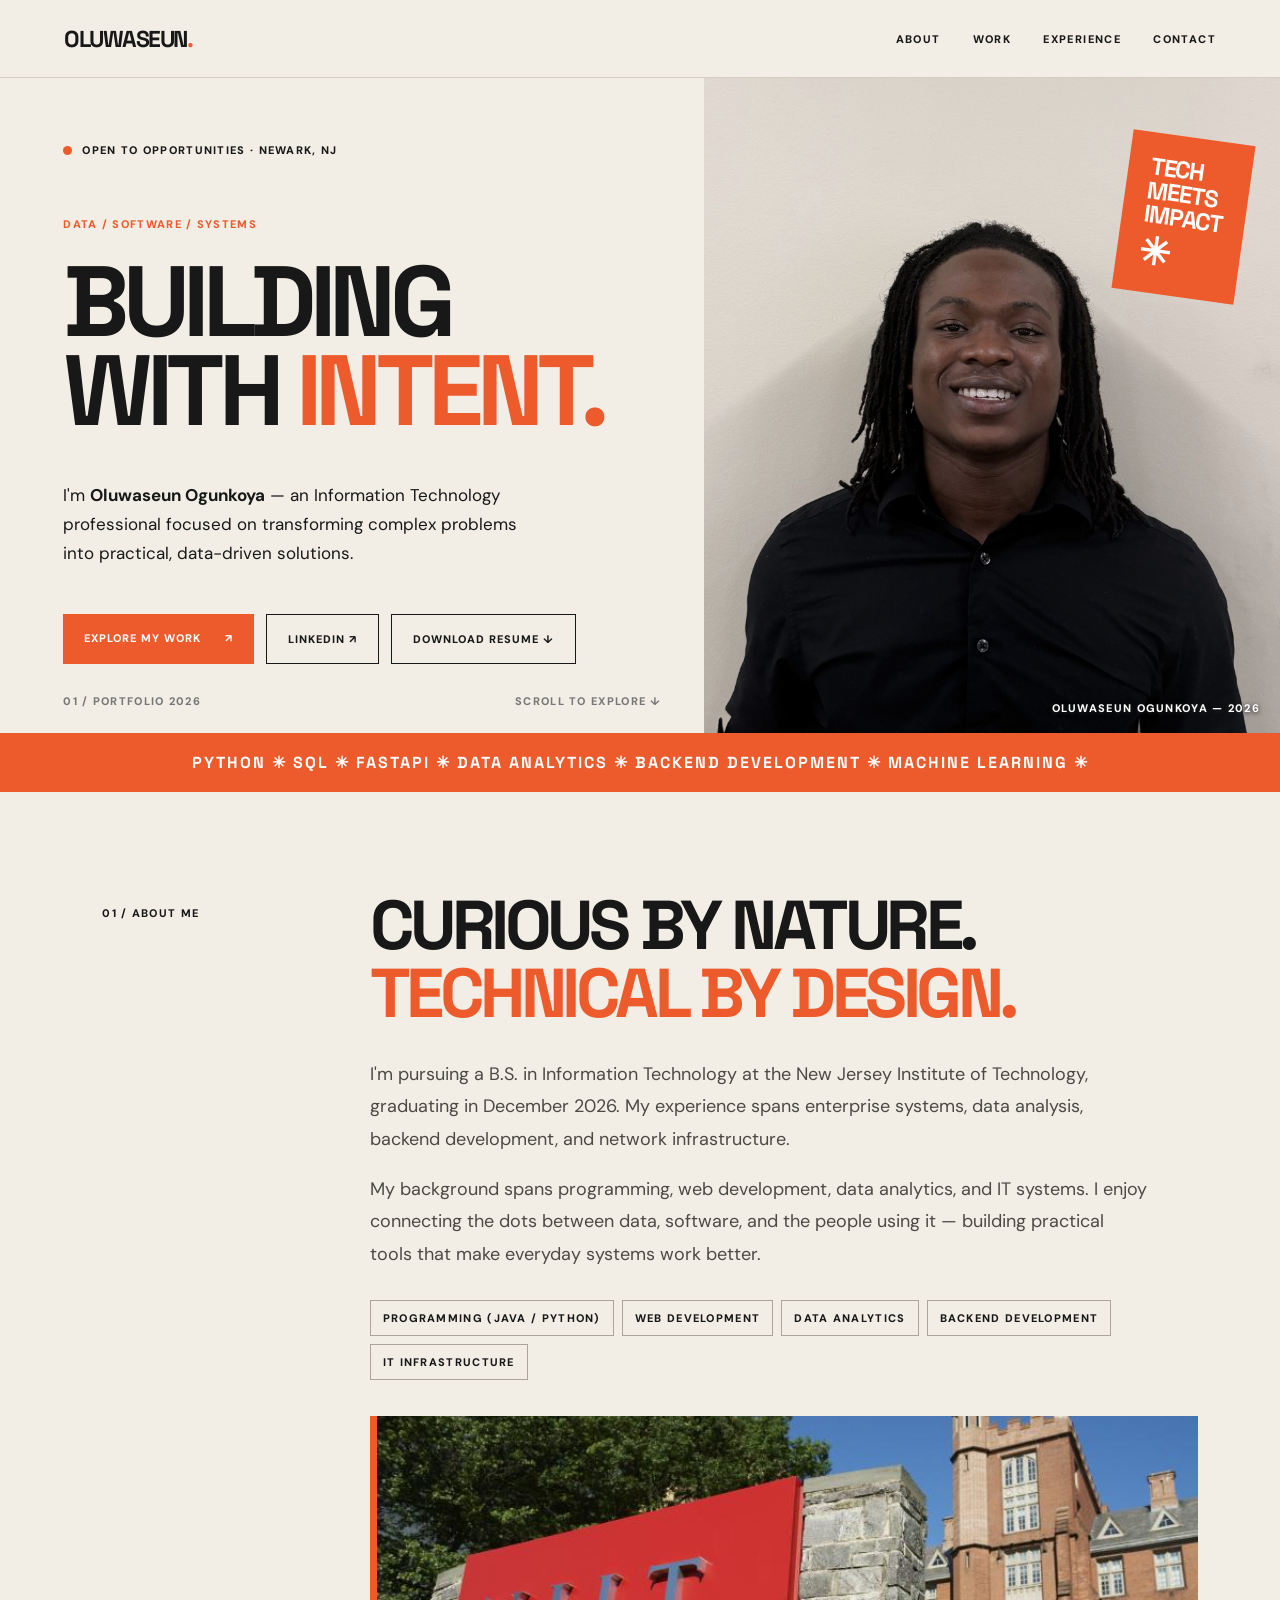
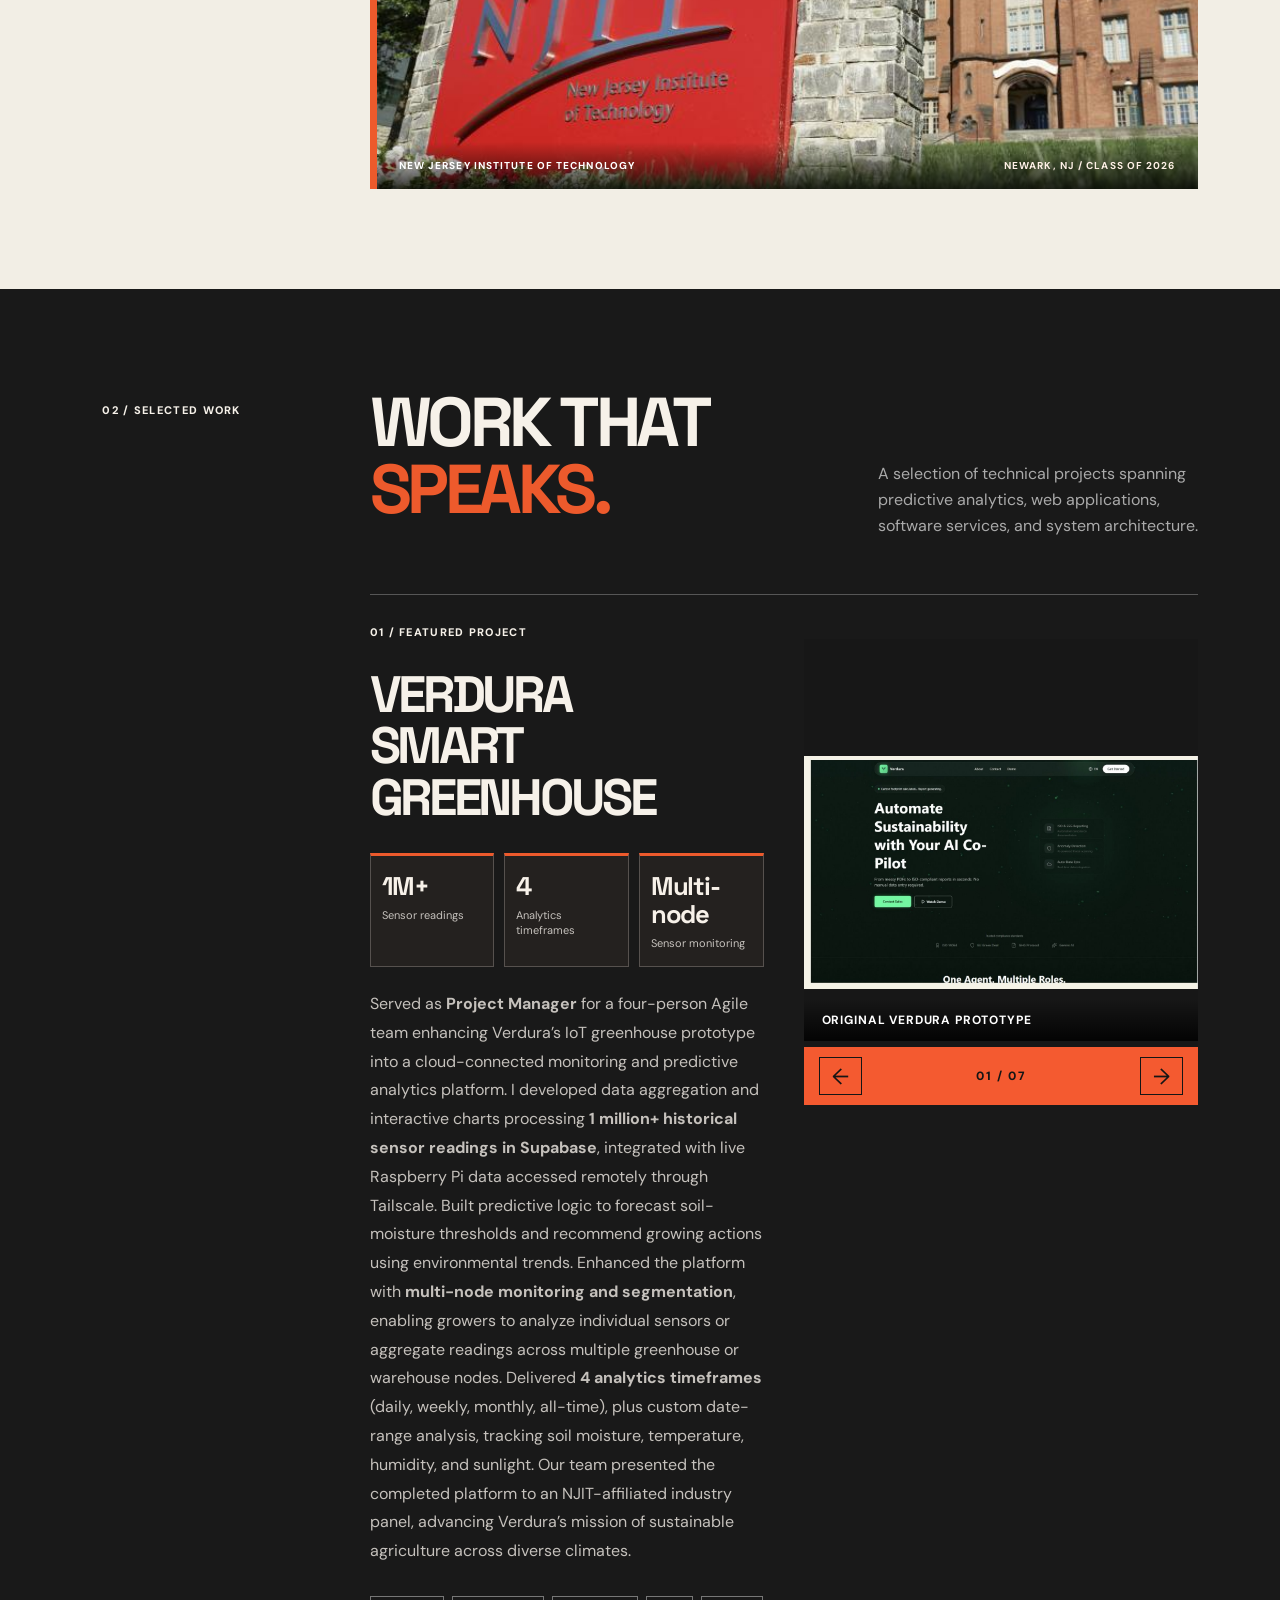
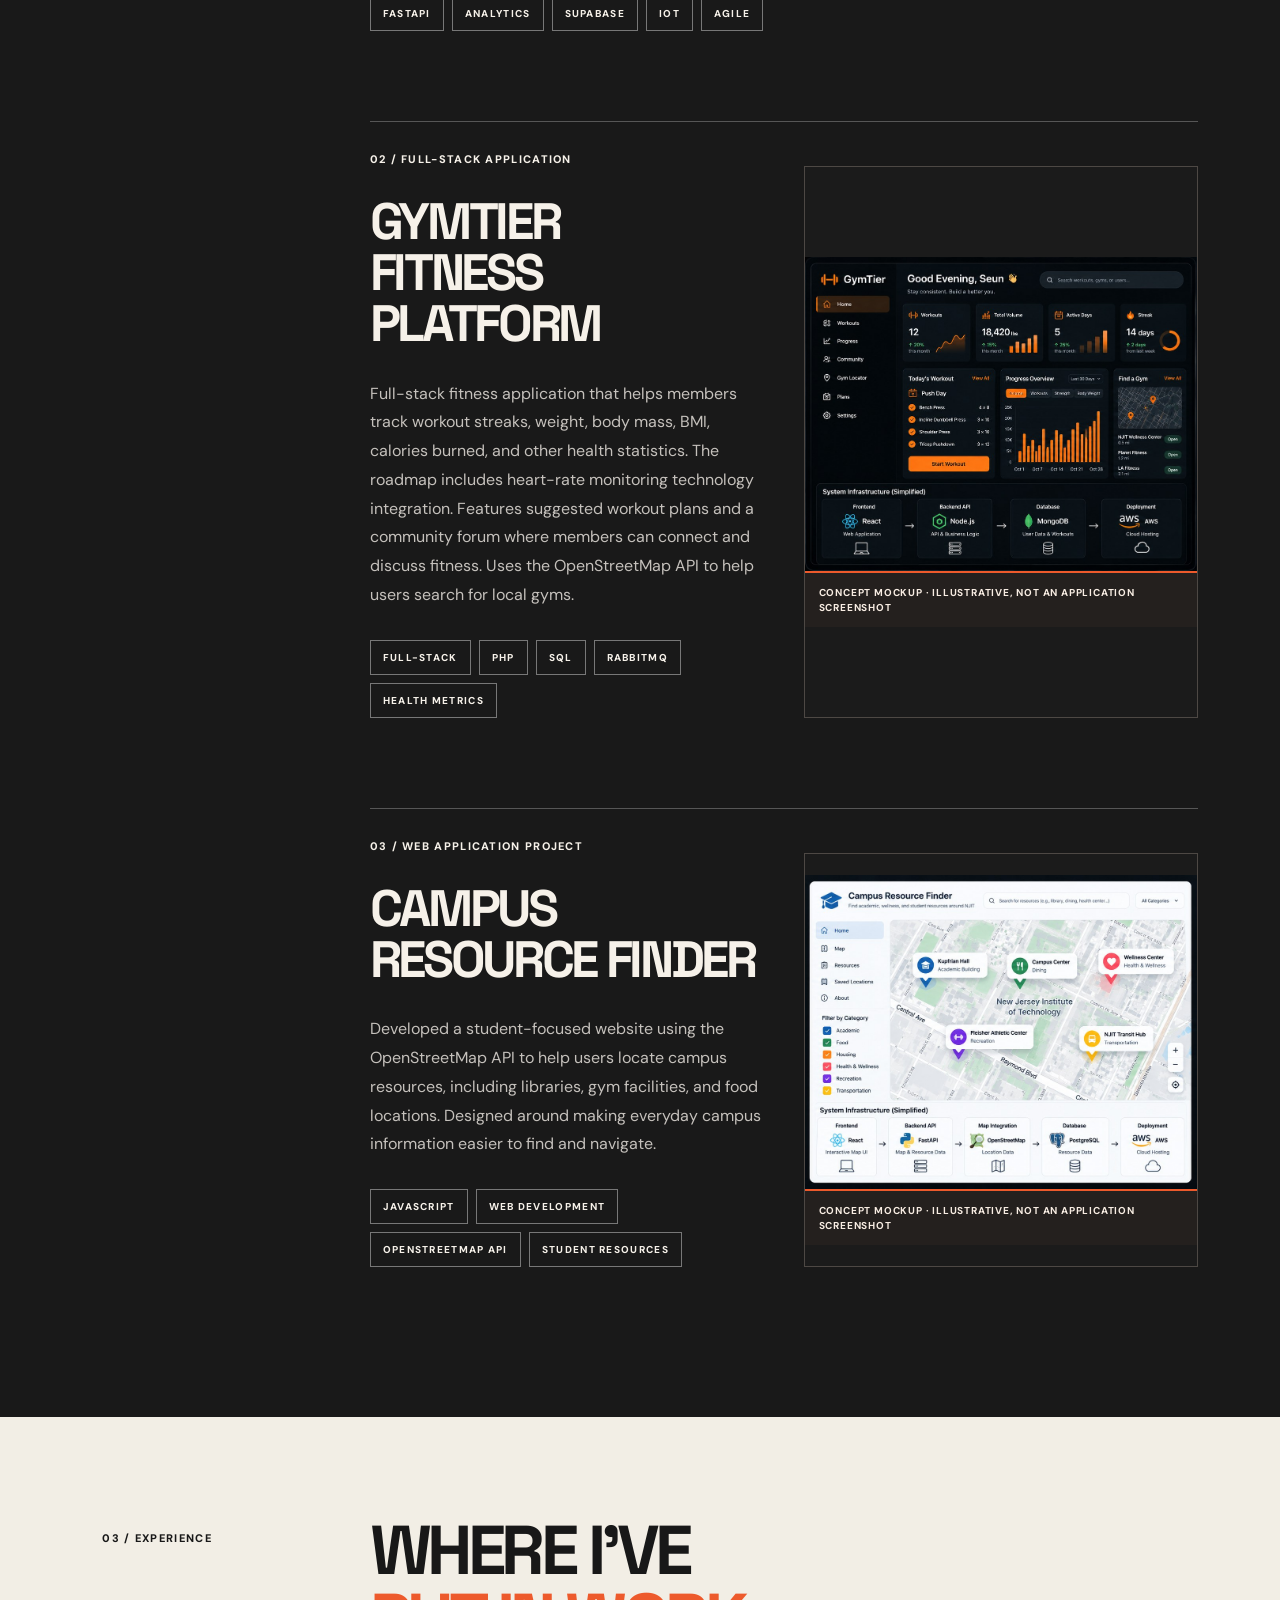
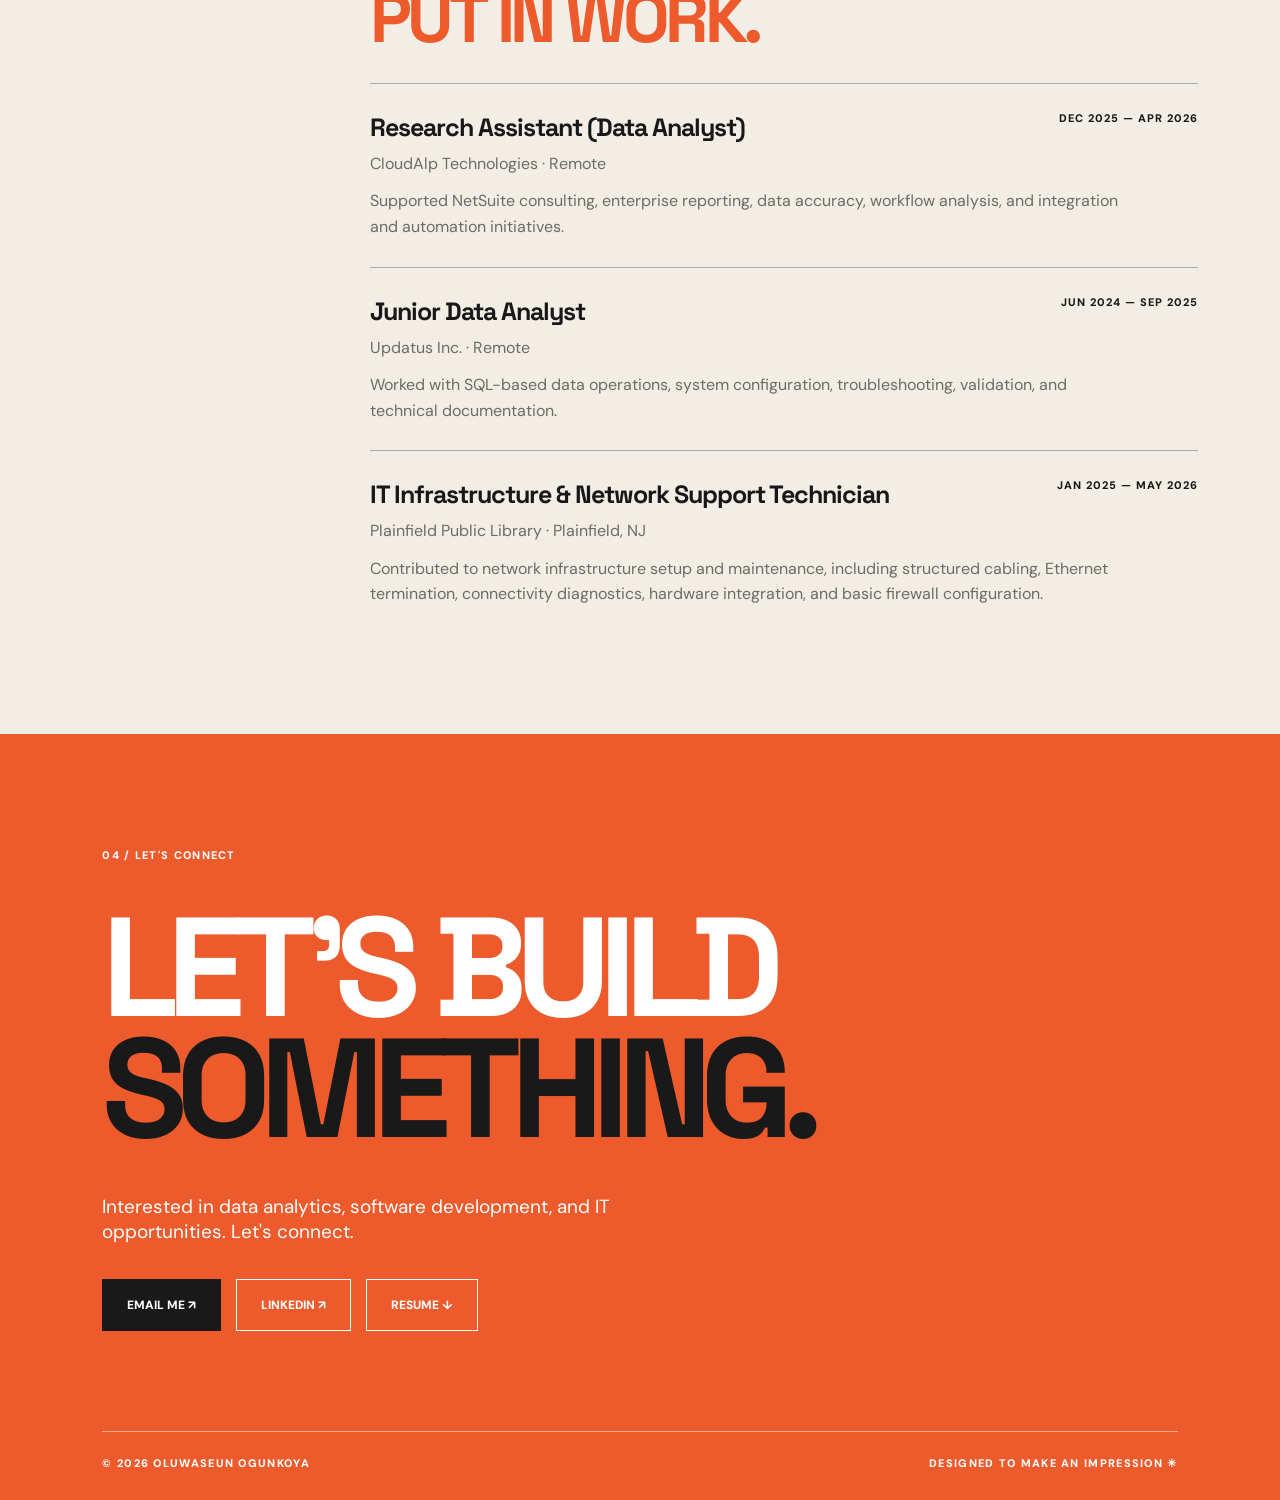
==== index.html @ 6ffaca96 "Uploaded files for live Git hosted site Made corrections at the root level. Initial posting (10/29/2" ====
<!DOCTYPE html>
<html lang="en"><head><meta charset="utf-8"/><meta content="width=device-width,initial-scale=1" name="viewport"/><meta content="Oluwaseun Ogunkoya — data analytics, software development, and IT portfolio." name="description"/><title>Oluwaseun Ogunkoya | Portfolio</title><link href="styles.css" rel="stylesheet"/></head><body><header class="nav"><a class="wordmark" href="#top">OLUWASEUN<span>.</span></a><nav><a href="#about">ABOUT</a><a href="#work">WORK</a><a href="#experience">EXPERIENCE</a><a href="#contact">CONTACT</a></nav></header><main id="top"><section class="hero"><div class="hero-copy"><div class="eyebrow"><span class="dot"></span> OPEN TO OPPORTUNITIES · NEWARK, NJ</div><p class="small-kicker">DATA / SOFTWARE / SYSTEMS</p><h1>BUILDING<br/>WITH <em>INTENT.</em></h1><p class="hero-desc">I'm <strong>Oluwaseun Ogunkoya</strong> — an Information Technology professional focused on transforming complex problems into practical, data-driven solutions.</p><div class="actions"><a class="button primary" href="#work">EXPLORE MY WORK <span>↗</span></a><a class="button outline" href="https://www.linkedin.com/in/oluwaseun-ogunkoya-a186041b0/" rel="noopener noreferrer" target="_blank">LINKEDIN ↗</a><a class="button outline" download="Oluwaseun_Ogunkoya_Resume.pdf" href="assets/Oluwaseun_Ogunkoya_Resume.pdf" type="application/pdf">DOWNLOAD RESUME ↓</a></div><div class="hero-foot"><span>01 / PORTFOLIO 2026</span><span>SCROLL TO EXPLORE ↓</span></div></div><div class="portrait-panel"><img alt="Portrait of Oluwaseun Ogunkoya" src="assets/portrait.jpg"/><div class="photo-sticker">TECH<br/>MEETS<br/>IMPACT<span>✳</span></div><div class="photo-caption">OLUWASEUN OGUNKOYA — 2026</div></div></section><div class="ticker"><div>PYTHON ✳ SQL ✳ FASTAPI ✳ DATA ANALYTICS ✳ BACKEND DEVELOPMENT ✳ MACHINE LEARNING ✳</div></div><section class="section about" id="about"><div class="section-label">01 / ABOUT ME</div><div><h2>CURIOUS BY NATURE.<br/><span>TECHNICAL BY DESIGN.</span></h2><p>I'm pursuing a B.S. in Information Technology at the New Jersey Institute of Technology, graduating in December 2026. My experience spans enterprise systems, data analysis, backend development, and network infrastructure.</p><p>My background spans programming, web development, data analytics, and IT systems. I enjoy connecting the dots between data, software, and the people using it — building practical tools that make everyday systems work better.</p><div class="chips"><span>PROGRAMMING (JAVA / PYTHON)</span><span>WEB DEVELOPMENT</span><span>DATA ANALYTICS</span><span>BACKEND DEVELOPMENT</span><span>IT INFRASTRUCTURE</span></div><figure class="about-campus"><img alt="New Jersey Institute of Technology campus entrance and historic building" loading="lazy" src="assets/njit-campus.jpg"/><figcaption><span>NEW JERSEY INSTITUTE OF TECHNOLOGY</span><strong>NEWARK, NJ / CLASS OF 2026</strong></figcaption></figure></div></section><section class="section projects" id="work"><div class="section-label">02 / SELECTED WORK</div><div class="projects-content"><div class="section-heading"><h2>WORK THAT<br/><i>SPEAKS.</i></h2><p>A selection of technical projects spanning predictive analytics, web applications, software services, and system architecture.</p></div><article class="project featured"><div class="project-num">01 / FEATURED PROJECT</div><div class="project-body"><div><h3>VERDURA<br/>SMART GREENHOUSE</h3><div aria-label="Verdura project highlights" class="verdura-impact"><div class="impact-stat"><strong>1M+</strong><span>Sensor readings</span></div><div class="impact-stat"><strong>4</strong><span>Analytics timeframes</span></div><div class="impact-stat"><strong>Multi-node</strong><span>Sensor monitoring</span></div></div><p>Served as <strong>Project Manager</strong> for a four-person Agile team enhancing Verdura’s IoT greenhouse prototype into a cloud-connected monitoring and predictive analytics platform. I developed data aggregation and interactive charts processing <strong>1 million+ historical sensor readings in Supabase</strong>, integrated with live Raspberry Pi data accessed remotely through Tailscale. Built predictive logic to forecast soil-moisture thresholds and recommend growing actions using environmental trends. Enhanced the platform with <strong>multi-node monitoring and segmentation</strong>, enabling growers to analyze individual sensors or aggregate readings across multiple greenhouse or warehouse nodes. Delivered <strong>4 analytics timeframes</strong> (daily, weekly, monthly, all-time), plus custom date-range analysis, tracking soil moisture, temperature, humidity, and sunlight. Our team presented the completed platform to an NJIT-affiliated industry panel, advancing Verdura’s mission of sustainable agriculture across diverse climates.</p><div class="tags"><span>FASTAPI</span><span>ANALYTICS</span><span>SUPABASE</span><span>IOT</span><span>AGILE</span></div></div><div aria-label="Verdura project gallery" class="verdura-gallery"><figure class="verdura-slide active" data-index="0"><img alt="Original Verdura prototype" loading="eager" src="assets/verdura-prototype.jpg"/><figcaption>Original Verdura prototype</figcaption></figure><figure class="verdura-slide" data-index="1"><img alt="Physical greenhouse and strawberry crop" loading="lazy" src="assets/verdura-greenhouse.jpg"/><figcaption>Physical greenhouse and strawberry crop</figcaption></figure><figure class="verdura-slide" data-index="2"><img alt="System architecture" loading="lazy" src="assets/verdura-architecture.jpg"/><figcaption>System architecture</figcaption></figure><figure class="verdura-slide" data-index="3"><img alt="Feature-driven design" loading="lazy" src="assets/verdura-features.jpg"/><figcaption>Feature-driven design</figcaption></figure><figure class="verdura-slide" data-index="4"><img alt="Completed dashboard and live telemetry" loading="lazy" src="assets/verdura-dashboard.jpg"/><figcaption>Completed dashboard and live telemetry</figcaption></figure><figure class="verdura-slide" data-index="5"><img alt="Mobile experience and monitoring" loading="lazy" src="assets/verdura-mobile.jpg"/><figcaption>Mobile experience and monitoring</figcaption></figure><figure class="verdura-slide" data-index="6"><video aria-label="Verdura application demonstration" controls="" muted="" playsinline="" preload="metadata"><source src="assets/verdura-demo-muted.mp4" type="video/mp4"/>Your browser does not support this video.</video><figcaption>Verdura application demonstration · muted</figcaption></figure><div class="gallery-controls"><button aria-label="Previous gallery item" class="gallery-prev" type="button">←</button><span aria-live="polite" class="gallery-count">01 / 07</span><button aria-label="Next gallery item" class="gallery-next" type="button">→</button></div></div></div></article><article class="project secondary"><div class="project-num">02 / FULL-STACK APPLICATION</div><div class="project-body"><div><h3>GYMTIER<br/>FITNESS PLATFORM</h3><p>Full-stack fitness application that helps members track workout streaks, weight, body mass, BMI, calories burned, and other health statistics. The roadmap includes heart-rate monitoring technology integration. Features suggested workout plans and a community forum where members can connect and discuss fitness. Uses the OpenStreetMap API to help users search for local gyms.</p><div class="tags"><span>FULL-STACK</span><span>PHP</span><span>SQL</span><span>RABBITMQ</span><span>HEALTH METRICS</span></div></div><figure class="project-concept"><img alt="GymTier illustrative concept mockup showing a fitness dashboard and simplified architecture" loading="lazy" src="assets/gymtier-concept.jpg"/><figcaption>CONCEPT MOCKUP · ILLUSTRATIVE, NOT AN APPLICATION SCREENSHOT</figcaption></figure></div></article><article class="project secondary"><div class="project-num">03 / WEB APPLICATION PROJECT</div><div class="project-body"><div><h3>CAMPUS<br/>RESOURCE FINDER</h3><p>Developed a student-focused website using the OpenStreetMap API to help users locate campus resources, including libraries, gym facilities, and food locations. Designed around making everyday campus information easier to find and navigate.</p><div class="tags"><span>JAVASCRIPT</span><span>WEB DEVELOPMENT</span><span>OPENSTREETMAP API</span><span>STUDENT RESOURCES</span></div></div><figure class="project-concept"><img alt="Campus Resource Finder illustrative concept mockup showing a campus resource map and simplified architecture" loading="lazy" src="assets/campus-resource-concept.jpg"/><figcaption>CONCEPT MOCKUP · ILLUSTRATIVE, NOT AN APPLICATION SCREENSHOT</figcaption></figure></div></article></div></section><section class="section experience" id="experience"><div class="section-label">03 / EXPERIENCE</div><div><h2>WHERE I'VE<br/><i>PUT IN WORK.</i></h2><div class="job"><div><h3>Research Assistant (Data Analyst)</h3><p>CloudAlp Technologies · Remote</p></div><time>DEC 2025 — APR 2026</time><p>Supported NetSuite consulting, enterprise reporting, data accuracy, workflow analysis, and integration and automation initiatives.</p></div><div class="job"><div><h3>Junior Data Analyst</h3><p>Updatus Inc. · Remote</p></div><time>JUN 2024 — SEP 2025</time><p>Worked with SQL-based data operations, system configuration, troubleshooting, validation, and technical documentation.</p></div><div class="job"><div><h3>IT Infrastructure &amp; Network Support Technician</h3><p>Plainfield Public Library · Plainfield, NJ</p></div><time>JAN 2025 — MAY 2026</time><p>Contributed to network infrastructure setup and maintenance, including structured cabling, Ethernet termination, connectivity diagnostics, hardware integration, and basic firewall configuration.</p></div></div></section><section class="contact" id="contact"><div class="section-label">04 / LET'S CONNECT</div><h2>LET'S BUILD<br/><em>SOMETHING.</em></h2><p>Interested in data analytics, software development, and IT opportunities. Let's connect.</p><div class="contact-links"><a href="mailto:azeemaogunkoya777@gmail.com">EMAIL ME ↗</a><a href="https://www.linkedin.com/in/oluwaseun-ogunkoya-a186041b0/" rel="noopener noreferrer" target="_blank">LINKEDIN ↗</a><a download="Oluwaseun_Ogunkoya_Resume.pdf" href="assets/Oluwaseun_Ogunkoya_Resume.pdf">RESUME ↓</a></div><footer><span>© 2026 OLUWASEUN OGUNKOYA</span><span>DESIGNED TO MAKE AN IMPRESSION ✳</span></footer></section></main><script src="script.js"></script></body></html>
---- styles.css ----
@import url('https://fonts.googleapis.com/css2?family=DM+Sans:wght@400;500;600;700;800&family=Space+Grotesk:wght@400;500;600;700&display=swap');:root{--ink:#181818;--paper:#f2eee5;--orange:#ed5a2c}*{box-sizing:border-box}html{scroll-behavior:smooth}body{margin:0;background:var(--paper);color:var(--ink);font-family:'DM Sans',Arial,sans-serif}a{color:inherit;text-decoration:none}.nav{height:78px;padding:0 5%;display:flex;align-items:center;justify-content:space-between;border-bottom:1px solid #d4cec2}.wordmark{font-family:'Space Grotesk';font-weight:700;font-size:23px;letter-spacing:-1.5px}.wordmark span{color:var(--orange)}nav{display:flex;gap:32px}nav a,.nav-github{font-size:11px;letter-spacing:1.4px;font-weight:800}.nav-github{border:1px solid var(--ink);padding:12px 18px}.hero{min-height:650px;display:grid;grid-template-columns:1.1fr .9fr}.hero-copy{padding:65px 6% 25px 9%;display:flex;flex-direction:column}.eyebrow,.small-kicker,.section-label,.hero-foot,.photo-caption,.project-num,.tags,.chips,.project-note,footer{font-size:11px;letter-spacing:1.3px;font-weight:800}.eyebrow{display:flex;align-items:center;gap:10px}.dot{height:9px;width:9px;border-radius:50%;background:var(--orange)}.small-kicker{margin-top:60px;color:var(--orange)}h1,h2,h3{font-family:'Space Grotesk',Arial,sans-serif;letter-spacing:-.065em}h1{font-size:clamp(66px,7.8vw,135px);line-height:.89;margin:16px 0 28px;font-weight:700}h1 em,.contact em{color:var(--orange);font-style:normal}.hero-desc{max-width:470px;font-size:17px;line-height:1.7}.actions{display:flex;gap:12px;margin:30px 0}.button{padding:17px 21px;font-size:11px;font-weight:800;letter-spacing:1px;display:inline-flex;gap:24px}.primary{background:var(--orange);color:#fff}.outline{border:1px solid var(--ink)}.hero-foot{margin-top:auto;display:flex;justify-content:space-between;color:#777}.portrait-panel{position:relative;min-height:650px;overflow:hidden;background:#d6cabc}.portrait-panel img{width:100%;height:100%;position:absolute;object-fit:cover;object-position:center 37%;filter:saturate(.86)}.photo-sticker{position:absolute;right:6%;top:9%;background:var(--orange);color:#fff;padding:22px;transform:rotate(8deg);font:800 24px/1 'Space Grotesk';letter-spacing:-1px}.photo-sticker span{display:block;font-size:38px;margin-top:6px}.photo-caption{position:absolute;bottom:18px;right:20px;color:white;text-shadow:0 1px 4px #222}.ticker{overflow:hidden;background:var(--orange);color:#fff;padding:19px 0;white-space:nowrap;font:800 16px 'Space Grotesk';letter-spacing:2px;text-align:center}.section{padding:100px 8%;display:grid;grid-template-columns:23% 77%;gap:20px}.section-label{padding-top:14px}.section h2{font-size:clamp(45px,5.4vw,83px);line-height:.98;margin:0 0 30px}.section h2 span,.section h2 i{color:var(--orange);font-style:normal}.about p{max-width:780px;font-size:18px;line-height:1.8;color:#4c4a45}.chips,.tags{display:flex;flex-wrap:wrap;gap:8px;margin-top:30px}.chips span,.tags span{border:1px solid #aaa49a;padding:10px 12px}.projects{background:#191919;color:#f6f1e9}.section-heading{display:flex;align-items:end;justify-content:space-between;gap:30px}.section-heading p{max-width:320px;color:#aaa;line-height:1.6}.project{border-top:1px solid #565656;padding:30px 0 50px;margin-top:40px}.project-body{display:grid;grid-template-columns:1fr 1fr;gap:40px}.project h3{font-size:clamp(34px,4vw,65px);line-height:1;margin:30px 0}.project p{color:#c5c1bc;line-height:1.8;max-width:510px}.tags span{font-size:10px;border-color:#777}.project-art{background:#ed5a2c;min-height:330px;position:relative;overflow:hidden;display:flex;align-items:center;justify-content:center}.art-grid{position:absolute;inset:0;background-image:linear-gradient(#ffffff24 1px,transparent 1px),linear-gradient(90deg,#ffffff24 1px,transparent 1px);background-size:28px 28px;transform:rotate(-12deg) scale(1.3)}.art-number{font:800 clamp(90px,11vw,180px) 'Space Grotesk';letter-spacing:-.1em;color:#191919;position:relative}.art-number span{color:#fff}.art-text{position:absolute;bottom:22px;left:25px;font-size:12px;font-weight:800;letter-spacing:2px}.project-art.second{background:#d5d0c5;color:#171717}.project-note{color:#aaa}.project-note a{color:#f47a50;text-decoration:underline}.experience .job{border-top:1px solid #aaa;padding:27px 0;display:grid;grid-template-columns:1fr auto;gap:12px}.job h3{font-size:25px;letter-spacing:-1px;margin:0 0 8px}.job p{margin:0;color:#6d6b66;line-height:1.6}.job>p{grid-column:1/-1;max-width:760px}.job time{font-size:11px;font-weight:800;letter-spacing:1px}.contact{background:#ed5a2c;color:#fff;padding:100px 8% 30px}.contact h2{font:700 clamp(70px,11vw,170px)/.86 'Space Grotesk';letter-spacing:-.08em;margin:45px 0}.contact em{color:#191919}.contact p{font-size:19px;max-width:550px}.contact-links{display:flex;gap:15px;margin:35px 0 100px}.contact-links a{border:1px solid #fff;padding:17px 24px;font-size:12px;font-weight:800}.contact-links a:first-child{background:#191919;border-color:#191919}footer{border-top:1px solid #ffffff80;padding-top:24px;display:flex;justify-content:space-between}@media(max-width:850px){.nav{padding:0 5%;height:66px}nav{display:none}.hero{grid-template-columns:1fr}.hero-copy{padding:45px 6% 25px;min-height:570px}.portrait-panel{min-height:500px}.section{grid-template-columns:1fr;padding:65px 6%;gap:25px}.project-body{grid-template-columns:1fr}.section-heading{display:block}.section-heading p{max-width:600px}.contact{padding:65px 6% 25px}}@media(max-width:480px){h1{font-size:65px}.hero-copy{min-height:560px}.hero-desc{font-size:15px}.actions{flex-wrap:wrap}.photo-sticker{font-size:19px}.portrait-panel{min-height:420px}.section h2{font-size:43px}.contact h2{font-size:65px}.job{grid-template-columns:1fr!important}.job time{grid-column:1}.contact-links{flex-wrap:wrap}footer{gap:20px;flex-direction:column}}

/* Verdura project gallery */
.verdura-gallery{position:relative;min-width:0;aspect-ratio:0.845;background:#f45a30;overflow:hidden}.verdura-slide{position:absolute;inset:0;margin:0;display:none;background:#171717}.verdura-slide.active{display:block}.verdura-slide img,.verdura-slide video{width:100%;height:100%;object-fit:contain;display:block;background:#171717}.verdura-slide figcaption{position:absolute;left:0;right:0;bottom:64px;padding:13px 18px;background:linear-gradient(transparent,rgba(0,0,0,.85));color:#fff;font-size:12px;font-weight:700;letter-spacing:.07em;text-transform:uppercase}.gallery-controls{position:absolute;bottom:0;left:0;right:0;display:flex;align-items:center;justify-content:space-between;background:#f45a30;color:#151515;padding:10px 15px;z-index:2}.gallery-controls button{border:1px solid #151515;background:transparent;color:#151515;font:inherit;font-size:22px;cursor:pointer;width:43px;height:38px}.gallery-controls button:hover{background:#151515;color:white}.gallery-count{font-size:12px;font-weight:800;letter-spacing:.13em}.verdura-slide video{padding-bottom:56px;box-sizing:border-box}.verdura-slide:has(video) figcaption{bottom:64px;pointer-events:none}

/* Editorial NJIT campus photograph within About Me */
.about-campus{margin:36px 0 0;position:relative;overflow:hidden;background:#d5d0c5;border-left:7px solid var(--orange);aspect-ratio:16/7.2}
.about-campus img{display:block;width:100%;height:100%;object-fit:cover;object-position:center 53%;transition:transform .55s ease}
.about-campus:hover img{transform:scale(1.035)}
.about-campus figcaption{position:absolute;bottom:0;left:0;right:0;display:flex;align-items:center;justify-content:space-between;gap:12px;padding:17px 22px;background:linear-gradient(transparent,rgba(0,0,0,.78));color:#fff;font-size:10px;letter-spacing:1.1px;font-weight:800}
.about-campus figcaption strong{color:#fff1e7;font-size:10px;white-space:nowrap}
@media(max-width:600px){.about-campus{aspect-ratio:4/3}.about-campus figcaption{align-items:flex-start;flex-direction:column;gap:5px;padding:25px 14px 12px}}

/* Verdura impact metrics */
.verdura-impact{display:grid;grid-template-columns:repeat(3,minmax(0,1fr));gap:10px;margin:4px 0 23px;max-width:540px}
.impact-stat{border:1px solid #56514e;border-top:3px solid #ed5a2c;padding:16px 11px 15px;min-width:0;background:#24211f}
.impact-stat strong{display:block;color:#f7f1e9;font-family:'Space Grotesk',sans-serif;font-size:clamp(18px,2vw,30px);line-height:1.1;letter-spacing:-.05em;overflow-wrap:anywhere}
.impact-stat span{display:block;color:#c5c1bc;font-size:11px;line-height:1.35;margin-top:8px}
@media(max-width:480px){.verdura-impact{gap:6px}.impact-stat{padding:12px 7px}.impact-stat strong{font-size:clamp(15px,5vw,24px)}.impact-stat span{font-size:10px}}

/* Concept illustrations for projects still in development */
.project-concept{margin:0;min-width:0;position:relative;overflow:hidden;border:1px solid #4d4844;background:#1b1b1b;align-self:stretch;display:flex;flex-direction:column;justify-content:center}
.project-concept img{display:block;width:100%;height:auto;max-height:460px;object-fit:contain;transition:transform .35s ease}
.project-concept:hover img{transform:scale(1.015)}
.project-concept figcaption{font-size:10px;letter-spacing:.08em;line-height:1.5;font-weight:700;color:#f8ede3;background:#24201e;padding:12px 14px;border-top:2px solid #ed5a2c}
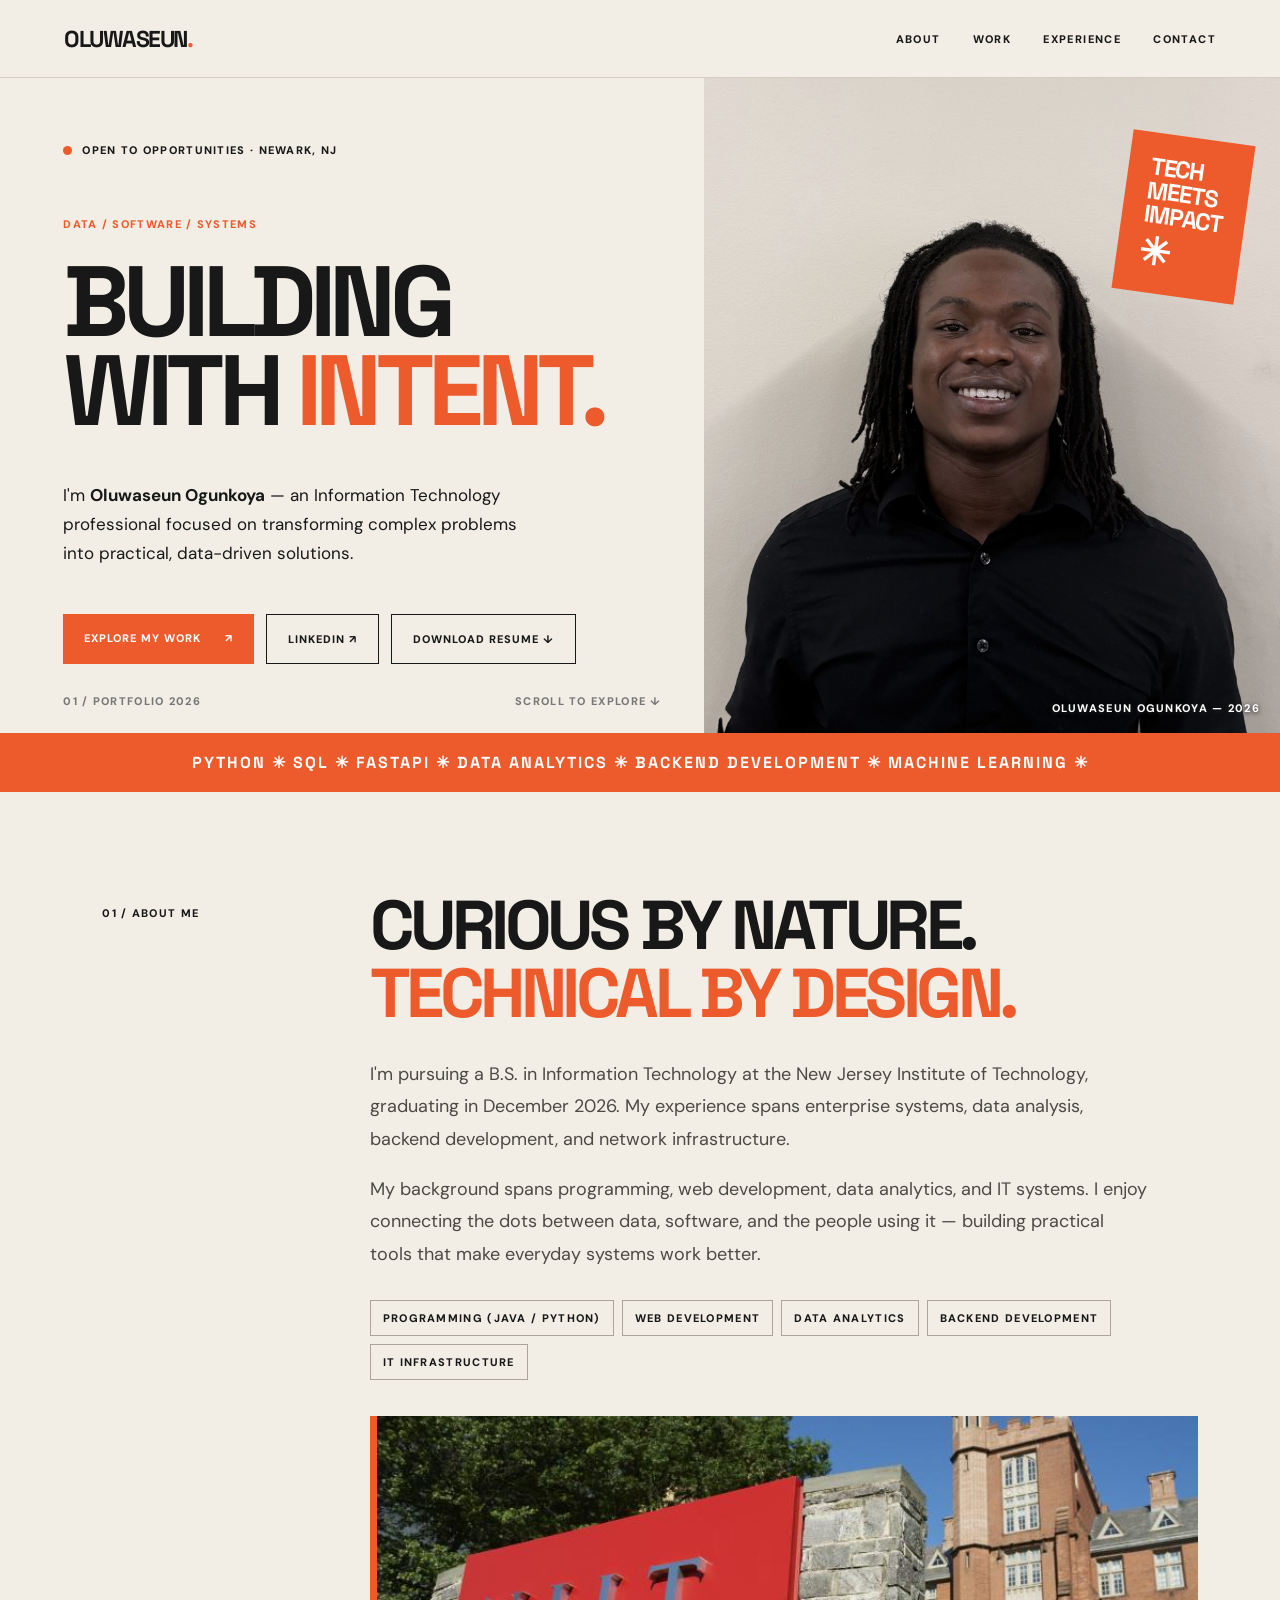
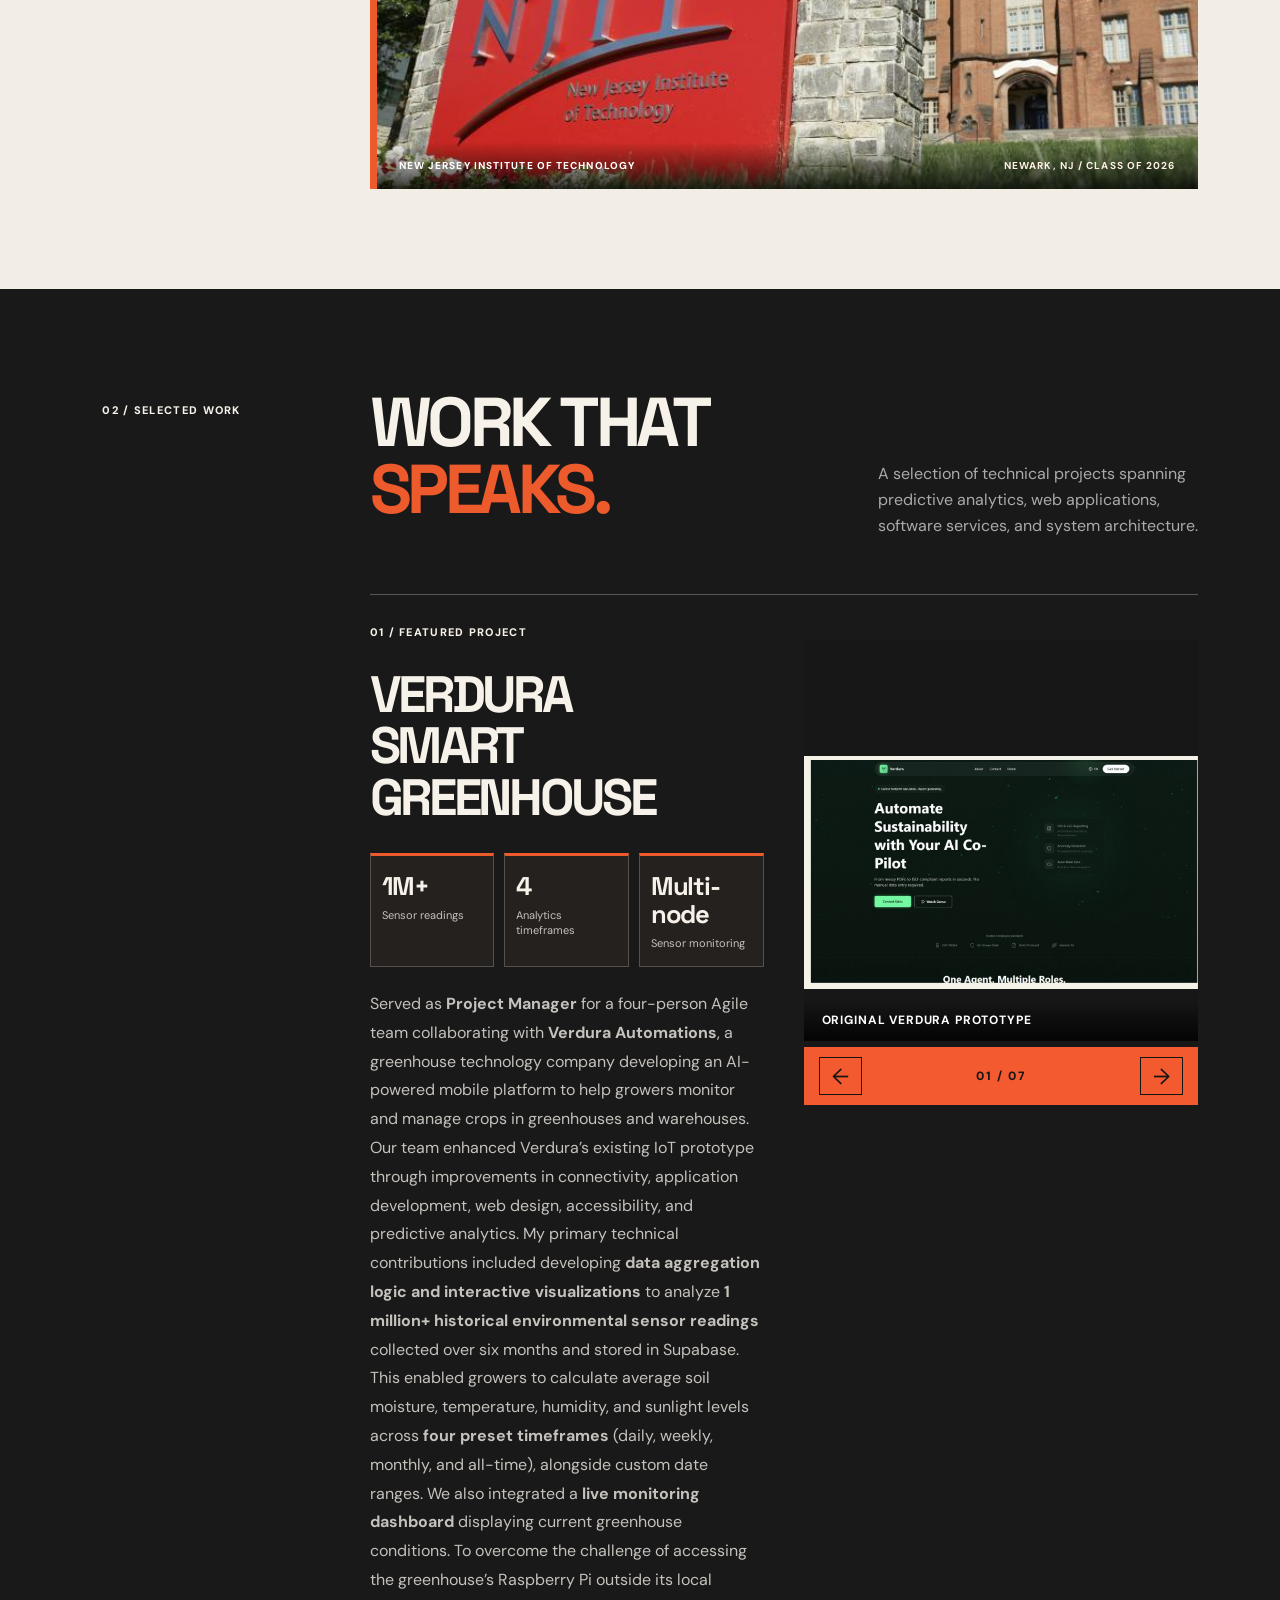
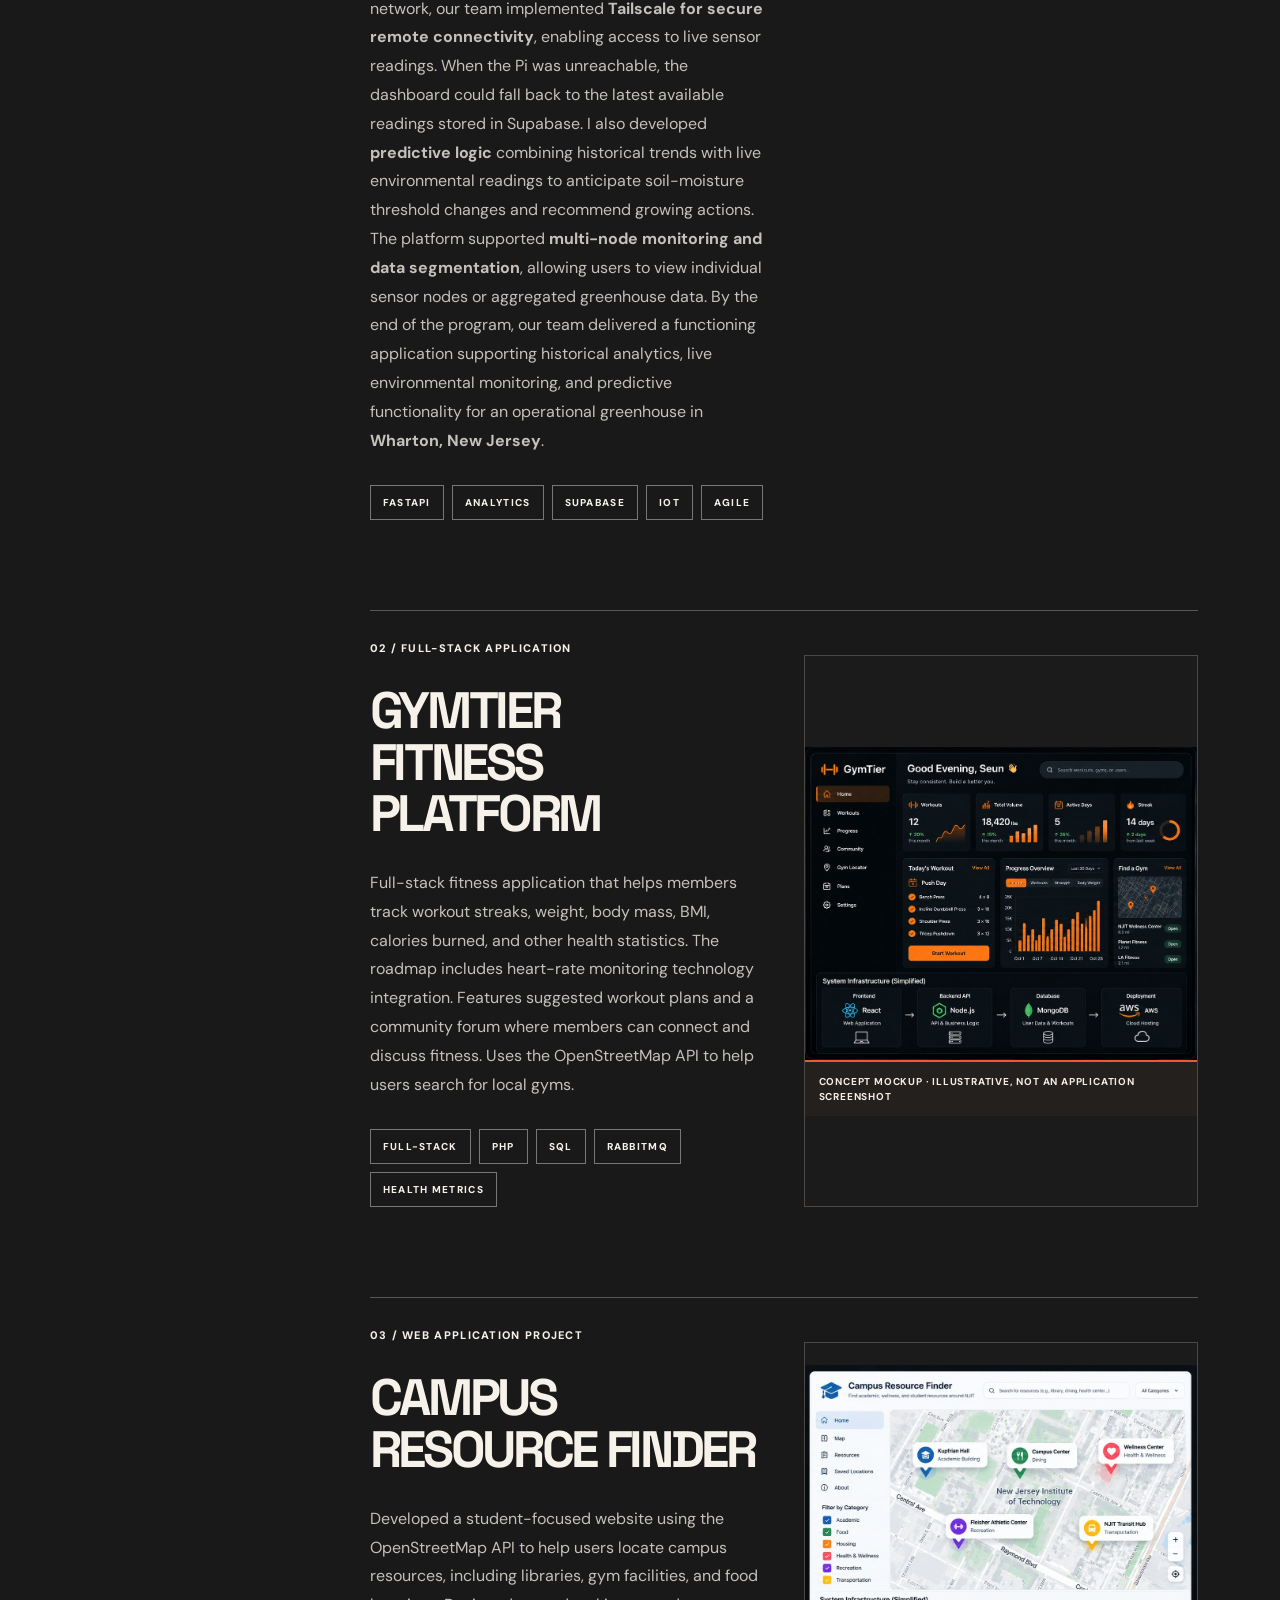
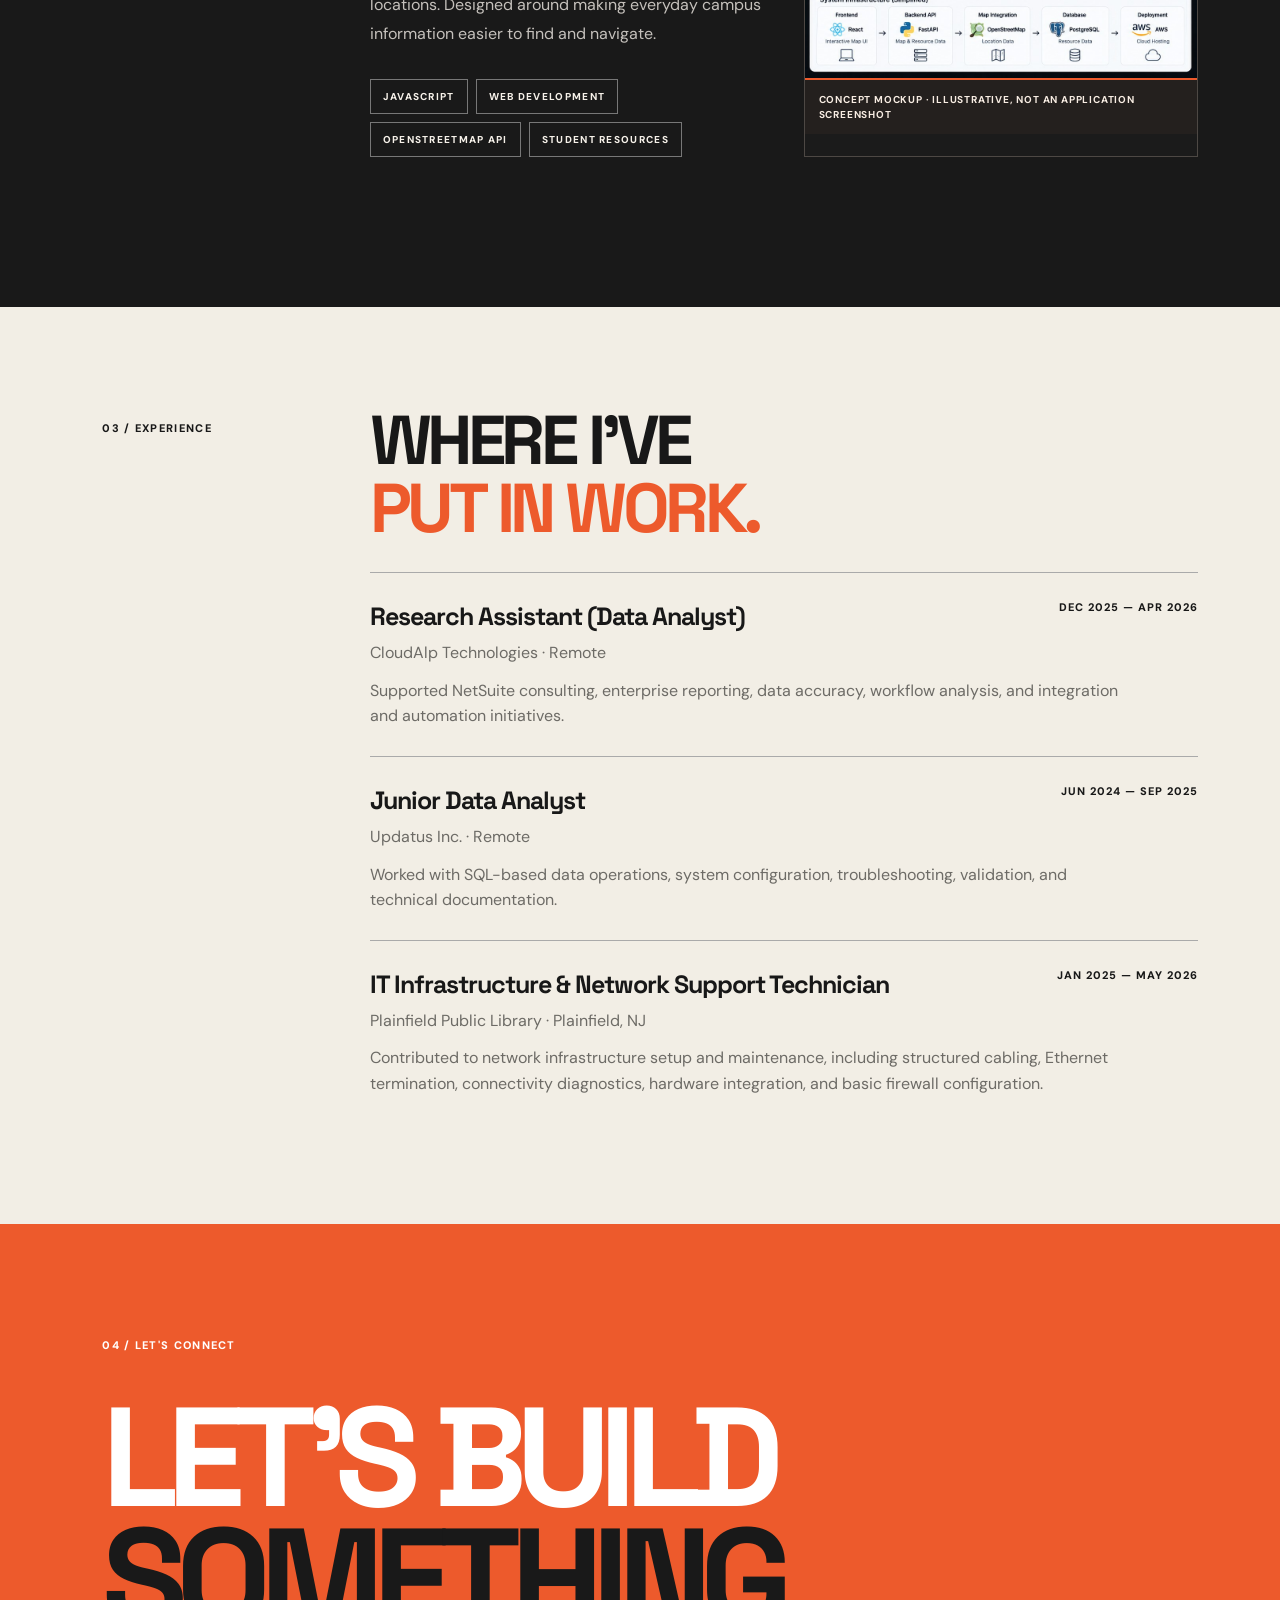
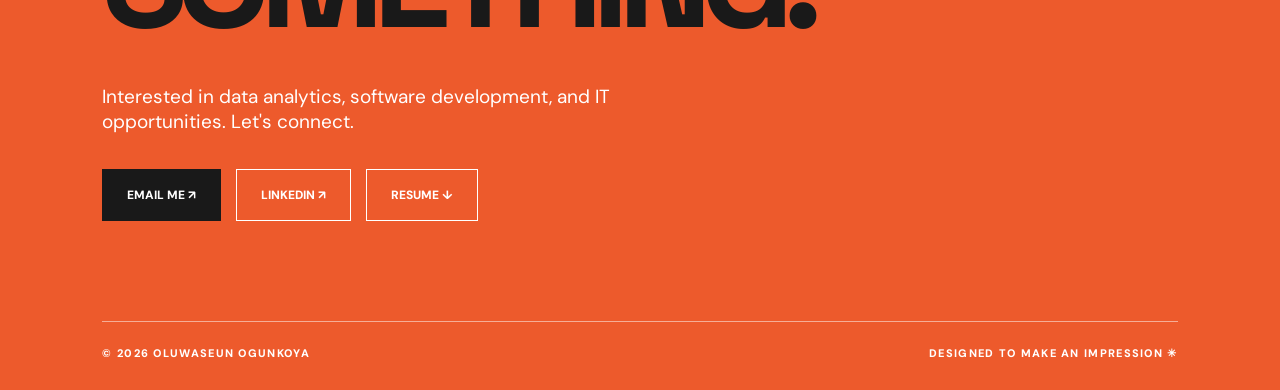
==== commit 025f2d2b: "Updated Index.html file Includes Update to Verdura Description 10/29/26)" ====
--- a/index.html
+++ b/index.html
@@ -1,2 +1,2 @@
 <!DOCTYPE html>
-<html lang="en"><head><meta charset="utf-8"/><meta content="width=device-width,initial-scale=1" name="viewport"/><meta content="Oluwaseun Ogunkoya — data analytics, software development, and IT portfolio." name="description"/><title>Oluwaseun Ogunkoya | Portfolio</title><link href="styles.css" rel="stylesheet"/></head><body><header class="nav"><a class="wordmark" href="#top">OLUWASEUN<span>.</span></a><nav><a href="#about">ABOUT</a><a href="#work">WORK</a><a href="#experience">EXPERIENCE</a><a href="#contact">CONTACT</a></nav></header><main id="top"><section class="hero"><div class="hero-copy"><div class="eyebrow"><span class="dot"></span> OPEN TO OPPORTUNITIES · NEWARK, NJ</div><p class="small-kicker">DATA / SOFTWARE / SYSTEMS</p><h1>BUILDING<br/>WITH <em>INTENT.</em></h1><p class="hero-desc">I'm <strong>Oluwaseun Ogunkoya</strong> — an Information Technology professional focused on transforming complex problems into practical, data-driven solutions.</p><div class="actions"><a class="button primary" href="#work">EXPLORE MY WORK <span>↗</span></a><a class="button outline" href="https://www.linkedin.com/in/oluwaseun-ogunkoya-a186041b0/" rel="noopener noreferrer" target="_blank">LINKEDIN ↗</a><a class="button outline" download="Oluwaseun_Ogunkoya_Resume.pdf" href="assets/Oluwaseun_Ogunkoya_Resume.pdf" type="application/pdf">DOWNLOAD RESUME ↓</a></div><div class="hero-foot"><span>01 / PORTFOLIO 2026</span><span>SCROLL TO EXPLORE ↓</span></div></div><div class="portrait-panel"><img alt="Portrait of Oluwaseun Ogunkoya" src="assets/portrait.jpg"/><div class="photo-sticker">TECH<br/>MEETS<br/>IMPACT<span>✳</span></div><div class="photo-caption">OLUWASEUN OGUNKOYA — 2026</div></div></section><div class="ticker"><div>PYTHON ✳ SQL ✳ FASTAPI ✳ DATA ANALYTICS ✳ BACKEND DEVELOPMENT ✳ MACHINE LEARNING ✳</div></div><section class="section about" id="about"><div class="section-label">01 / ABOUT ME</div><div><h2>CURIOUS BY NATURE.<br/><span>TECHNICAL BY DESIGN.</span></h2><p>I'm pursuing a B.S. in Information Technology at the New Jersey Institute of Technology, graduating in December 2026. My experience spans enterprise systems, data analysis, backend development, and network infrastructure.</p><p>My background spans programming, web development, data analytics, and IT systems. I enjoy connecting the dots between data, software, and the people using it — building practical tools that make everyday systems work better.</p><div class="chips"><span>PROGRAMMING (JAVA / PYTHON)</span><span>WEB DEVELOPMENT</span><span>DATA ANALYTICS</span><span>BACKEND DEVELOPMENT</span><span>IT INFRASTRUCTURE</span></div><figure class="about-campus"><img alt="New Jersey Institute of Technology campus entrance and historic building" loading="lazy" src="assets/njit-campus.jpg"/><figcaption><span>NEW JERSEY INSTITUTE OF TECHNOLOGY</span><strong>NEWARK, NJ / CLASS OF 2026</strong></figcaption></figure></div></section><section class="section projects" id="work"><div class="section-label">02 / SELECTED WORK</div><div class="projects-content"><div class="section-heading"><h2>WORK THAT<br/><i>SPEAKS.</i></h2><p>A selection of technical projects spanning predictive analytics, web applications, software services, and system architecture.</p></div><article class="project featured"><div class="project-num">01 / FEATURED PROJECT</div><div class="project-body"><div><h3>VERDURA<br/>SMART GREENHOUSE</h3><div aria-label="Verdura project highlights" class="verdura-impact"><div class="impact-stat"><strong>1M+</strong><span>Sensor readings</span></div><div class="impact-stat"><strong>4</strong><span>Analytics timeframes</span></div><div class="impact-stat"><strong>Multi-node</strong><span>Sensor monitoring</span></div></div><p>Served as <strong>Project Manager</strong> for a four-person Agile team enhancing Verdura’s IoT greenhouse prototype into a cloud-connected monitoring and predictive analytics platform. I developed data aggregation and interactive charts processing <strong>1 million+ historical sensor readings in Supabase</strong>, integrated with live Raspberry Pi data accessed remotely through Tailscale. Built predictive logic to forecast soil-moisture thresholds and recommend growing actions using environmental trends. Enhanced the platform with <strong>multi-node monitoring and segmentation</strong>, enabling growers to analyze individual sensors or aggregate readings across multiple greenhouse or warehouse nodes. Delivered <strong>4 analytics timeframes</strong> (daily, weekly, monthly, all-time), plus custom date-range analysis, tracking soil moisture, temperature, humidity, and sunlight. Our team presented the completed platform to an NJIT-affiliated industry panel, advancing Verdura’s mission of sustainable agriculture across diverse climates.</p><div class="tags"><span>FASTAPI</span><span>ANALYTICS</span><span>SUPABASE</span><span>IOT</span><span>AGILE</span></div></div><div aria-label="Verdura project gallery" class="verdura-gallery"><figure class="verdura-slide active" data-index="0"><img alt="Original Verdura prototype" loading="eager" src="assets/verdura-prototype.jpg"/><figcaption>Original Verdura prototype</figcaption></figure><figure class="verdura-slide" data-index="1"><img alt="Physical greenhouse and strawberry crop" loading="lazy" src="assets/verdura-greenhouse.jpg"/><figcaption>Physical greenhouse and strawberry crop</figcaption></figure><figure class="verdura-slide" data-index="2"><img alt="System architecture" loading="lazy" src="assets/verdura-architecture.jpg"/><figcaption>System architecture</figcaption></figure><figure class="verdura-slide" data-index="3"><img alt="Feature-driven design" loading="lazy" src="assets/verdura-features.jpg"/><figcaption>Feature-driven design</figcaption></figure><figure class="verdura-slide" data-index="4"><img alt="Completed dashboard and live telemetry" loading="lazy" src="assets/verdura-dashboard.jpg"/><figcaption>Completed dashboard and live telemetry</figcaption></figure><figure class="verdura-slide" data-index="5"><img alt="Mobile experience and monitoring" loading="lazy" src="assets/verdura-mobile.jpg"/><figcaption>Mobile experience and monitoring</figcaption></figure><figure class="verdura-slide" data-index="6"><video aria-label="Verdura application demonstration" controls="" muted="" playsinline="" preload="metadata"><source src="assets/verdura-demo-muted.mp4" type="video/mp4"/>Your browser does not support this video.</video><figcaption>Verdura application demonstration · muted</figcaption></figure><div class="gallery-controls"><button aria-label="Previous gallery item" class="gallery-prev" type="button">←</button><span aria-live="polite" class="gallery-count">01 / 07</span><button aria-label="Next gallery item" class="gallery-next" type="button">→</button></div></div></div></article><article class="project secondary"><div class="project-num">02 / FULL-STACK APPLICATION</div><div class="project-body"><div><h3>GYMTIER<br/>FITNESS PLATFORM</h3><p>Full-stack fitness application that helps members track workout streaks, weight, body mass, BMI, calories burned, and other health statistics. The roadmap includes heart-rate monitoring technology integration. Features suggested workout plans and a community forum where members can connect and discuss fitness. Uses the OpenStreetMap API to help users search for local gyms.</p><div class="tags"><span>FULL-STACK</span><span>PHP</span><span>SQL</span><span>RABBITMQ</span><span>HEALTH METRICS</span></div></div><figure class="project-concept"><img alt="GymTier illustrative concept mockup showing a fitness dashboard and simplified architecture" loading="lazy" src="assets/gymtier-concept.jpg"/><figcaption>CONCEPT MOCKUP · ILLUSTRATIVE, NOT AN APPLICATION SCREENSHOT</figcaption></figure></div></article><article class="project secondary"><div class="project-num">03 / WEB APPLICATION PROJECT</div><div class="project-body"><div><h3>CAMPUS<br/>RESOURCE FINDER</h3><p>Developed a student-focused website using the OpenStreetMap API to help users locate campus resources, including libraries, gym facilities, and food locations. Designed around making everyday campus information easier to find and navigate.</p><div class="tags"><span>JAVASCRIPT</span><span>WEB DEVELOPMENT</span><span>OPENSTREETMAP API</span><span>STUDENT RESOURCES</span></div></div><figure class="project-concept"><img alt="Campus Resource Finder illustrative concept mockup showing a campus resource map and simplified architecture" loading="lazy" src="assets/campus-resource-concept.jpg"/><figcaption>CONCEPT MOCKUP · ILLUSTRATIVE, NOT AN APPLICATION SCREENSHOT</figcaption></figure></div></article></div></section><section class="section experience" id="experience"><div class="section-label">03 / EXPERIENCE</div><div><h2>WHERE I'VE<br/><i>PUT IN WORK.</i></h2><div class="job"><div><h3>Research Assistant (Data Analyst)</h3><p>CloudAlp Technologies · Remote</p></div><time>DEC 2025 — APR 2026</time><p>Supported NetSuite consulting, enterprise reporting, data accuracy, workflow analysis, and integration and automation initiatives.</p></div><div class="job"><div><h3>Junior Data Analyst</h3><p>Updatus Inc. · Remote</p></div><time>JUN 2024 — SEP 2025</time><p>Worked with SQL-based data operations, system configuration, troubleshooting, validation, and technical documentation.</p></div><div class="job"><div><h3>IT Infrastructure &amp; Network Support Technician</h3><p>Plainfield Public Library · Plainfield, NJ</p></div><time>JAN 2025 — MAY 2026</time><p>Contributed to network infrastructure setup and maintenance, including structured cabling, Ethernet termination, connectivity diagnostics, hardware integration, and basic firewall configuration.</p></div></div></section><section class="contact" id="contact"><div class="section-label">04 / LET'S CONNECT</div><h2>LET'S BUILD<br/><em>SOMETHING.</em></h2><p>Interested in data analytics, software development, and IT opportunities. Let's connect.</p><div class="contact-links"><a href="mailto:azeemaogunkoya777@gmail.com">EMAIL ME ↗</a><a href="https://www.linkedin.com/in/oluwaseun-ogunkoya-a186041b0/" rel="noopener noreferrer" target="_blank">LINKEDIN ↗</a><a download="Oluwaseun_Ogunkoya_Resume.pdf" href="assets/Oluwaseun_Ogunkoya_Resume.pdf">RESUME ↓</a></div><footer><span>© 2026 OLUWASEUN OGUNKOYA</span><span>DESIGNED TO MAKE AN IMPRESSION ✳</span></footer></section></main><script src="script.js"></script></body></html>
+<html lang="en"><head><meta charset="utf-8"/><meta content="width=device-width,initial-scale=1" name="viewport"/><meta content="Oluwaseun Ogunkoya — data analytics, software development, and IT portfolio." name="description"/><title>Oluwaseun Ogunkoya | Portfolio</title><link href="styles.css" rel="stylesheet"/></head><body><header class="nav"><a class="wordmark" href="#top">OLUWASEUN<span>.</span></a><nav><a href="#about">ABOUT</a><a href="#work">WORK</a><a href="#experience">EXPERIENCE</a><a href="#contact">CONTACT</a></nav></header><main id="top"><section class="hero"><div class="hero-copy"><div class="eyebrow"><span class="dot"></span> OPEN TO OPPORTUNITIES · NEWARK, NJ</div><p class="small-kicker">DATA / SOFTWARE / SYSTEMS</p><h1>BUILDING<br/>WITH <em>INTENT.</em></h1><p class="hero-desc">I'm <strong>Oluwaseun Ogunkoya</strong> — an Information Technology professional focused on transforming complex problems into practical, data-driven solutions.</p><div class="actions"><a class="button primary" href="#work">EXPLORE MY WORK <span>↗</span></a><a class="button outline" href="https://www.linkedin.com/in/oluwaseun-ogunkoya-a186041b0/" rel="noopener noreferrer" target="_blank">LINKEDIN ↗</a><a class="button outline" download="Oluwaseun_Ogunkoya_Resume.pdf" href="assets/Oluwaseun_Ogunkoya_Resume.pdf" type="application/pdf">DOWNLOAD RESUME ↓</a></div><div class="hero-foot"><span>01 / PORTFOLIO 2026</span><span>SCROLL TO EXPLORE ↓</span></div></div><div class="portrait-panel"><img alt="Portrait of Oluwaseun Ogunkoya" src="assets/portrait.jpg"/><div class="photo-sticker">TECH<br/>MEETS<br/>IMPACT<span>✳</span></div><div class="photo-caption">OLUWASEUN OGUNKOYA — 2026</div></div></section><div class="ticker"><div>PYTHON ✳ SQL ✳ FASTAPI ✳ DATA ANALYTICS ✳ BACKEND DEVELOPMENT ✳ MACHINE LEARNING ✳</div></div><section class="section about" id="about"><div class="section-label">01 / ABOUT ME</div><div><h2>CURIOUS BY NATURE.<br/><span>TECHNICAL BY DESIGN.</span></h2><p>I'm pursuing a B.S. in Information Technology at the New Jersey Institute of Technology, graduating in December 2026. My experience spans enterprise systems, data analysis, backend development, and network infrastructure.</p><p>My background spans programming, web development, data analytics, and IT systems. I enjoy connecting the dots between data, software, and the people using it — building practical tools that make everyday systems work better.</p><div class="chips"><span>PROGRAMMING (JAVA / PYTHON)</span><span>WEB DEVELOPMENT</span><span>DATA ANALYTICS</span><span>BACKEND DEVELOPMENT</span><span>IT INFRASTRUCTURE</span></div><figure class="about-campus"><img alt="New Jersey Institute of Technology campus entrance and historic building" loading="lazy" src="assets/njit-campus.jpg"/><figcaption><span>NEW JERSEY INSTITUTE OF TECHNOLOGY</span><strong>NEWARK, NJ / CLASS OF 2026</strong></figcaption></figure></div></section><section class="section projects" id="work"><div class="section-label">02 / SELECTED WORK</div><div class="projects-content"><div class="section-heading"><h2>WORK THAT<br/><i>SPEAKS.</i></h2><p>A selection of technical projects spanning predictive analytics, web applications, software services, and system architecture.</p></div><article class="project featured"><div class="project-num">01 / FEATURED PROJECT</div><div class="project-body"><div><h3>VERDURA<br/>SMART GREENHOUSE</h3><div aria-label="Verdura project highlights" class="verdura-impact"><div class="impact-stat"><strong>1M+</strong><span>Sensor readings</span></div><div class="impact-stat"><strong>4</strong><span>Analytics timeframes</span></div><div class="impact-stat"><strong>Multi-node</strong><span>Sensor monitoring</span></div></div><p>Served as <strong>Project Manager</strong> for a four-person Agile team collaborating with <strong>Verdura Automations</strong>, a greenhouse technology company developing an AI-powered mobile platform to help growers monitor and manage crops in greenhouses and warehouses. Our team enhanced Verdura’s existing IoT prototype through improvements in connectivity, application development, web design, accessibility, and predictive analytics. My primary technical contributions included developing <strong>data aggregation logic and interactive visualizations</strong> to analyze <strong>1 million+ historical environmental sensor readings</strong> collected over six months and stored in Supabase. This enabled growers to calculate average soil moisture, temperature, humidity, and sunlight levels across <strong>four preset timeframes</strong> (daily, weekly, monthly, and all-time), alongside custom date ranges. We also integrated a <strong>live monitoring dashboard</strong> displaying current greenhouse conditions. To overcome the challenge of accessing the greenhouse’s Raspberry Pi outside its local network, our team implemented <strong>Tailscale for secure remote connectivity</strong>, enabling access to live sensor readings. When the Pi was unreachable, the dashboard could fall back to the latest available readings stored in Supabase. I also developed <strong>predictive logic</strong> combining historical trends with live environmental readings to anticipate soil-moisture threshold changes and recommend growing actions. The platform supported <strong>multi-node monitoring and data segmentation</strong>, allowing users to view individual sensor nodes or aggregated greenhouse data. By the end of the program, our team delivered a functioning application supporting historical analytics, live environmental monitoring, and predictive functionality for an operational greenhouse in <strong>Wharton, New Jersey</strong>.</p><div class="tags"><span>FASTAPI</span><span>ANALYTICS</span><span>SUPABASE</span><span>IOT</span><span>AGILE</span></div></div><div aria-label="Verdura project gallery" class="verdura-gallery"><figure class="verdura-slide active" data-index="0"><img alt="Original Verdura prototype" loading="eager" src="assets/verdura-prototype.jpg"/><figcaption>Original Verdura prototype</figcaption></figure><figure class="verdura-slide" data-index="1"><img alt="Physical greenhouse and strawberry crop" loading="lazy" src="assets/verdura-greenhouse.jpg"/><figcaption>Physical greenhouse and strawberry crop</figcaption></figure><figure class="verdura-slide" data-index="2"><img alt="System architecture" loading="lazy" src="assets/verdura-architecture.jpg"/><figcaption>System architecture</figcaption></figure><figure class="verdura-slide" data-index="3"><img alt="Feature-driven design" loading="lazy" src="assets/verdura-features.jpg"/><figcaption>Feature-driven design</figcaption></figure><figure class="verdura-slide" data-index="4"><img alt="Completed dashboard and live telemetry" loading="lazy" src="assets/verdura-dashboard.jpg"/><figcaption>Completed dashboard and live telemetry</figcaption></figure><figure class="verdura-slide" data-index="5"><img alt="Mobile experience and monitoring" loading="lazy" src="assets/verdura-mobile.jpg"/><figcaption>Mobile experience and monitoring</figcaption></figure><figure class="verdura-slide" data-index="6"><video aria-label="Verdura application demonstration" controls="" muted="" playsinline="" preload="metadata"><source src="assets/verdura-demo-muted.mp4" type="video/mp4"/>Your browser does not support this video.</video><figcaption>Verdura application demonstration · muted</figcaption></figure><div class="gallery-controls"><button aria-label="Previous gallery item" class="gallery-prev" type="button">←</button><span aria-live="polite" class="gallery-count">01 / 07</span><button aria-label="Next gallery item" class="gallery-next" type="button">→</button></div></div></div></article><article class="project secondary"><div class="project-num">02 / FULL-STACK APPLICATION</div><div class="project-body"><div><h3>GYMTIER<br/>FITNESS PLATFORM</h3><p>Full-stack fitness application that helps members track workout streaks, weight, body mass, BMI, calories burned, and other health statistics. The roadmap includes heart-rate monitoring technology integration. Features suggested workout plans and a community forum where members can connect and discuss fitness. Uses the OpenStreetMap API to help users search for local gyms.</p><div class="tags"><span>FULL-STACK</span><span>PHP</span><span>SQL</span><span>RABBITMQ</span><span>HEALTH METRICS</span></div></div><figure class="project-concept"><img alt="GymTier illustrative concept mockup showing a fitness dashboard and simplified architecture" loading="lazy" src="assets/gymtier-concept.jpg"/><figcaption>CONCEPT MOCKUP · ILLUSTRATIVE, NOT AN APPLICATION SCREENSHOT</figcaption></figure></div></article><article class="project secondary"><div class="project-num">03 / WEB APPLICATION PROJECT</div><div class="project-body"><div><h3>CAMPUS<br/>RESOURCE FINDER</h3><p>Developed a student-focused website using the OpenStreetMap API to help users locate campus resources, including libraries, gym facilities, and food locations. Designed around making everyday campus information easier to find and navigate.</p><div class="tags"><span>JAVASCRIPT</span><span>WEB DEVELOPMENT</span><span>OPENSTREETMAP API</span><span>STUDENT RESOURCES</span></div></div><figure class="project-concept"><img alt="Campus Resource Finder illustrative concept mockup showing a campus resource map and simplified architecture" loading="lazy" src="assets/campus-resource-concept.jpg"/><figcaption>CONCEPT MOCKUP · ILLUSTRATIVE, NOT AN APPLICATION SCREENSHOT</figcaption></figure></div></article></div></section><section class="section experience" id="experience"><div class="section-label">03 / EXPERIENCE</div><div><h2>WHERE I'VE<br/><i>PUT IN WORK.</i></h2><div class="job"><div><h3>Research Assistant (Data Analyst)</h3><p>CloudAlp Technologies · Remote</p></div><time>DEC 2025 — APR 2026</time><p>Supported NetSuite consulting, enterprise reporting, data accuracy, workflow analysis, and integration and automation initiatives.</p></div><div class="job"><div><h3>Junior Data Analyst</h3><p>Updatus Inc. · Remote</p></div><time>JUN 2024 — SEP 2025</time><p>Worked with SQL-based data operations, system configuration, troubleshooting, validation, and technical documentation.</p></div><div class="job"><div><h3>IT Infrastructure &amp; Network Support Technician</h3><p>Plainfield Public Library · Plainfield, NJ</p></div><time>JAN 2025 — MAY 2026</time><p>Contributed to network infrastructure setup and maintenance, including structured cabling, Ethernet termination, connectivity diagnostics, hardware integration, and basic firewall configuration.</p></div></div></section><section class="contact" id="contact"><div class="section-label">04 / LET'S CONNECT</div><h2>LET'S BUILD<br/><em>SOMETHING.</em></h2><p>Interested in data analytics, software development, and IT opportunities. Let's connect.</p><div class="contact-links"><a href="mailto:azeemaogunkoya777@gmail.com">EMAIL ME ↗</a><a href="https://www.linkedin.com/in/oluwaseun-ogunkoya-a186041b0/" rel="noopener noreferrer" target="_blank">LINKEDIN ↗</a><a download="Oluwaseun_Ogunkoya_Resume.pdf" href="assets/Oluwaseun_Ogunkoya_Resume.pdf">RESUME ↓</a></div><footer><span>© 2026 OLUWASEUN OGUNKOYA</span><span>DESIGNED TO MAKE AN IMPRESSION ✳</span></footer></section></main><script src="script.js"></script></body></html>
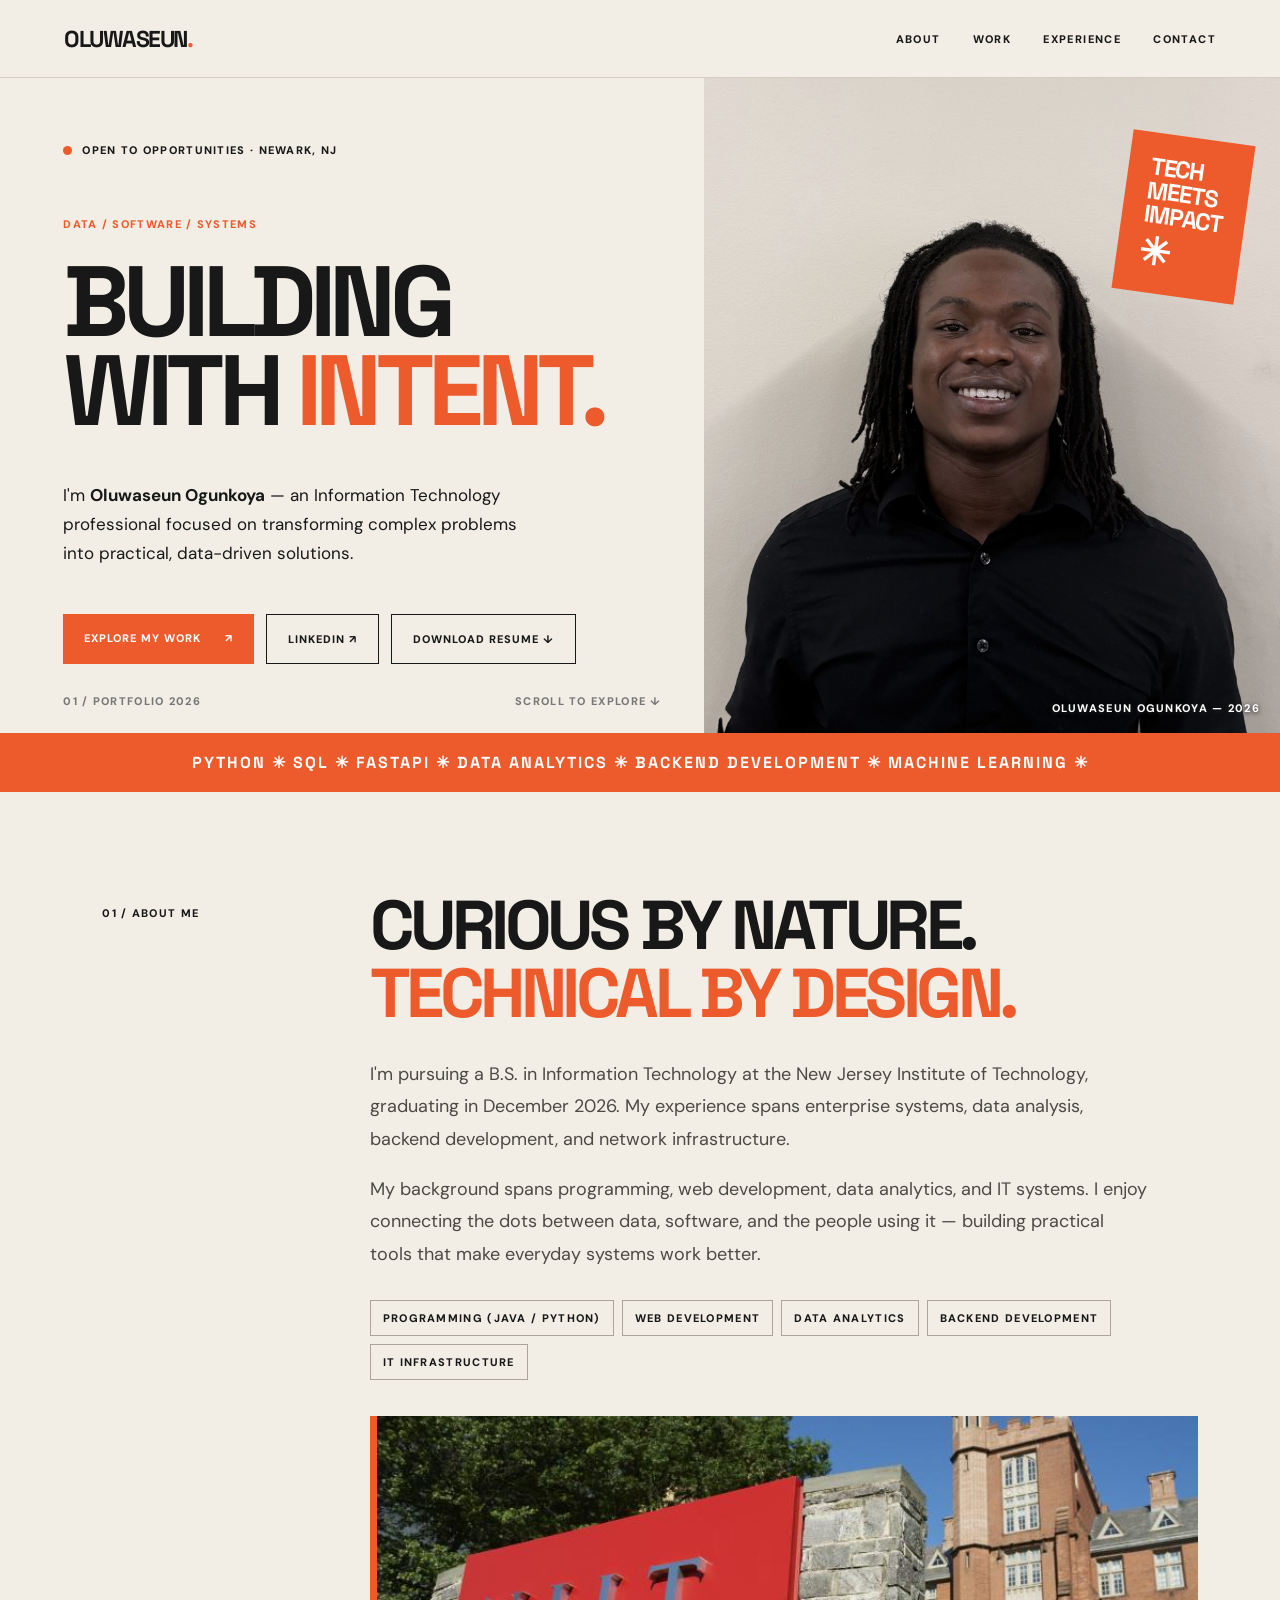
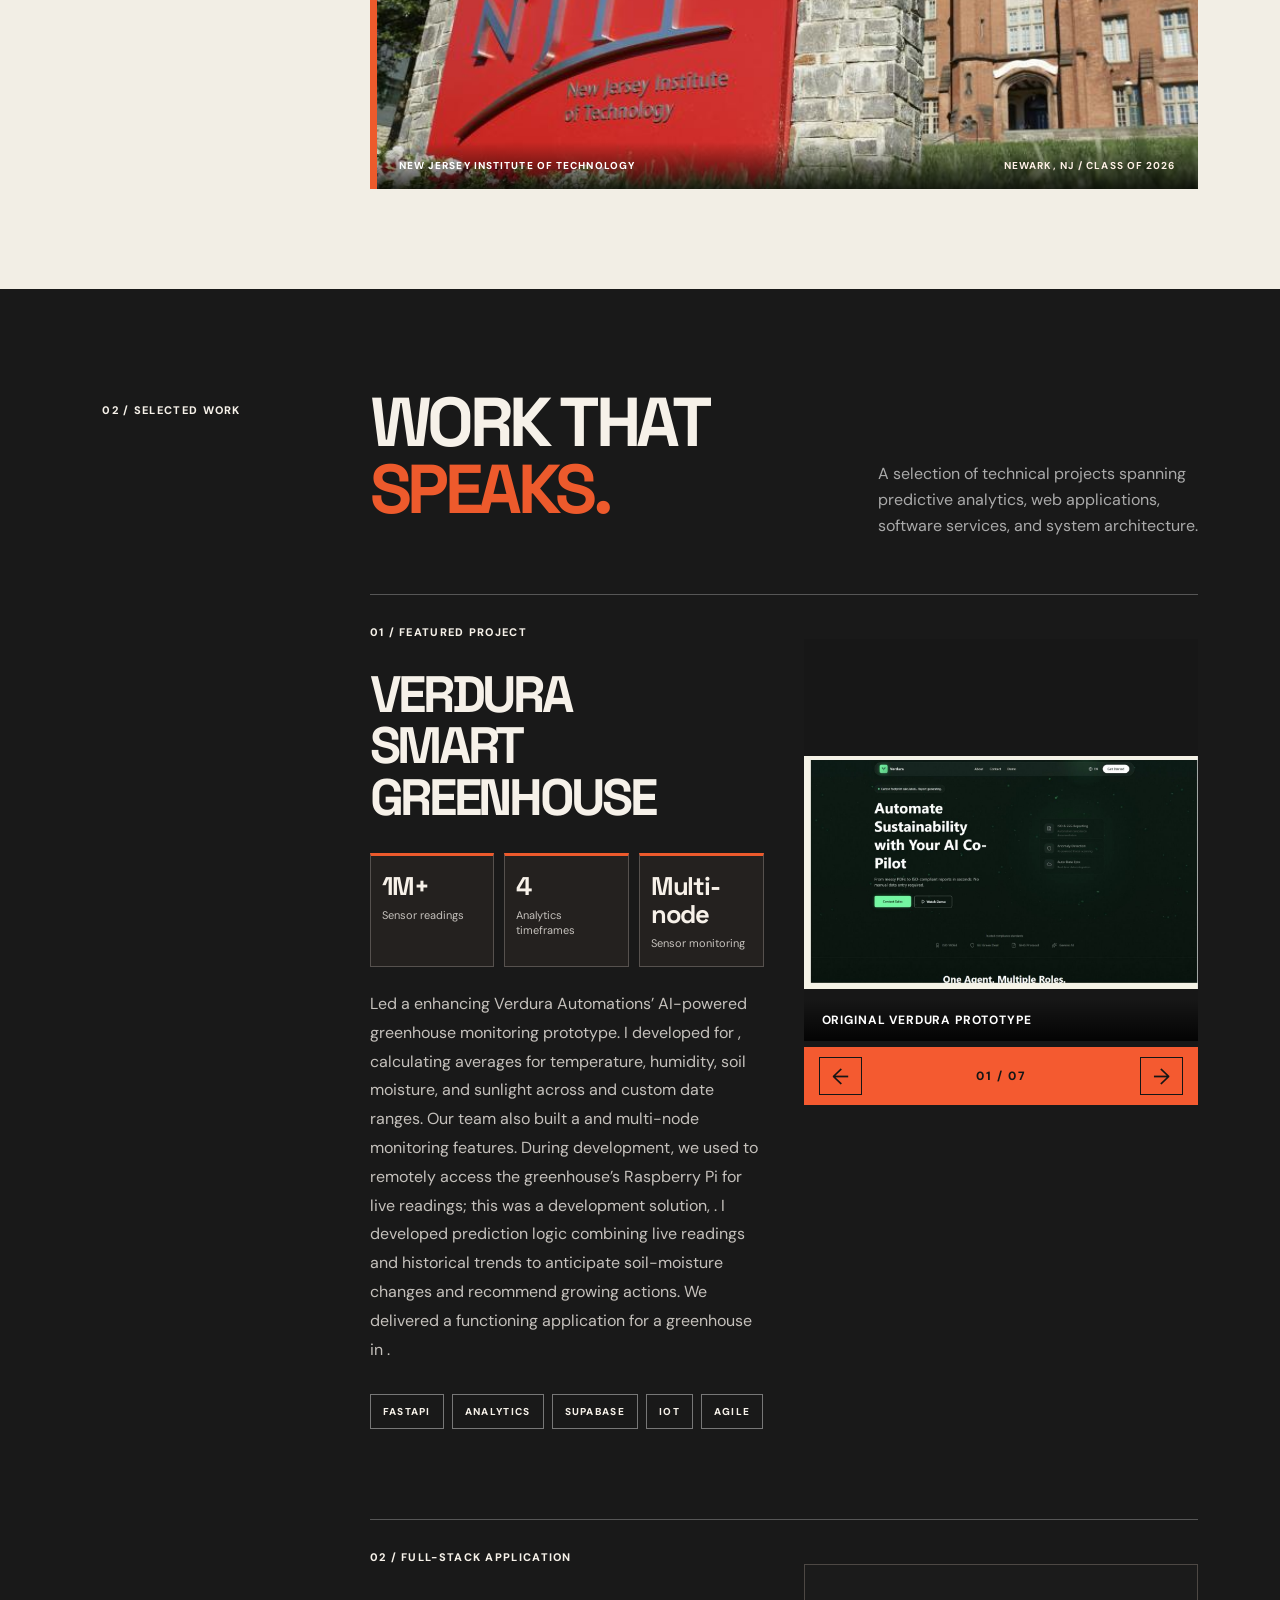
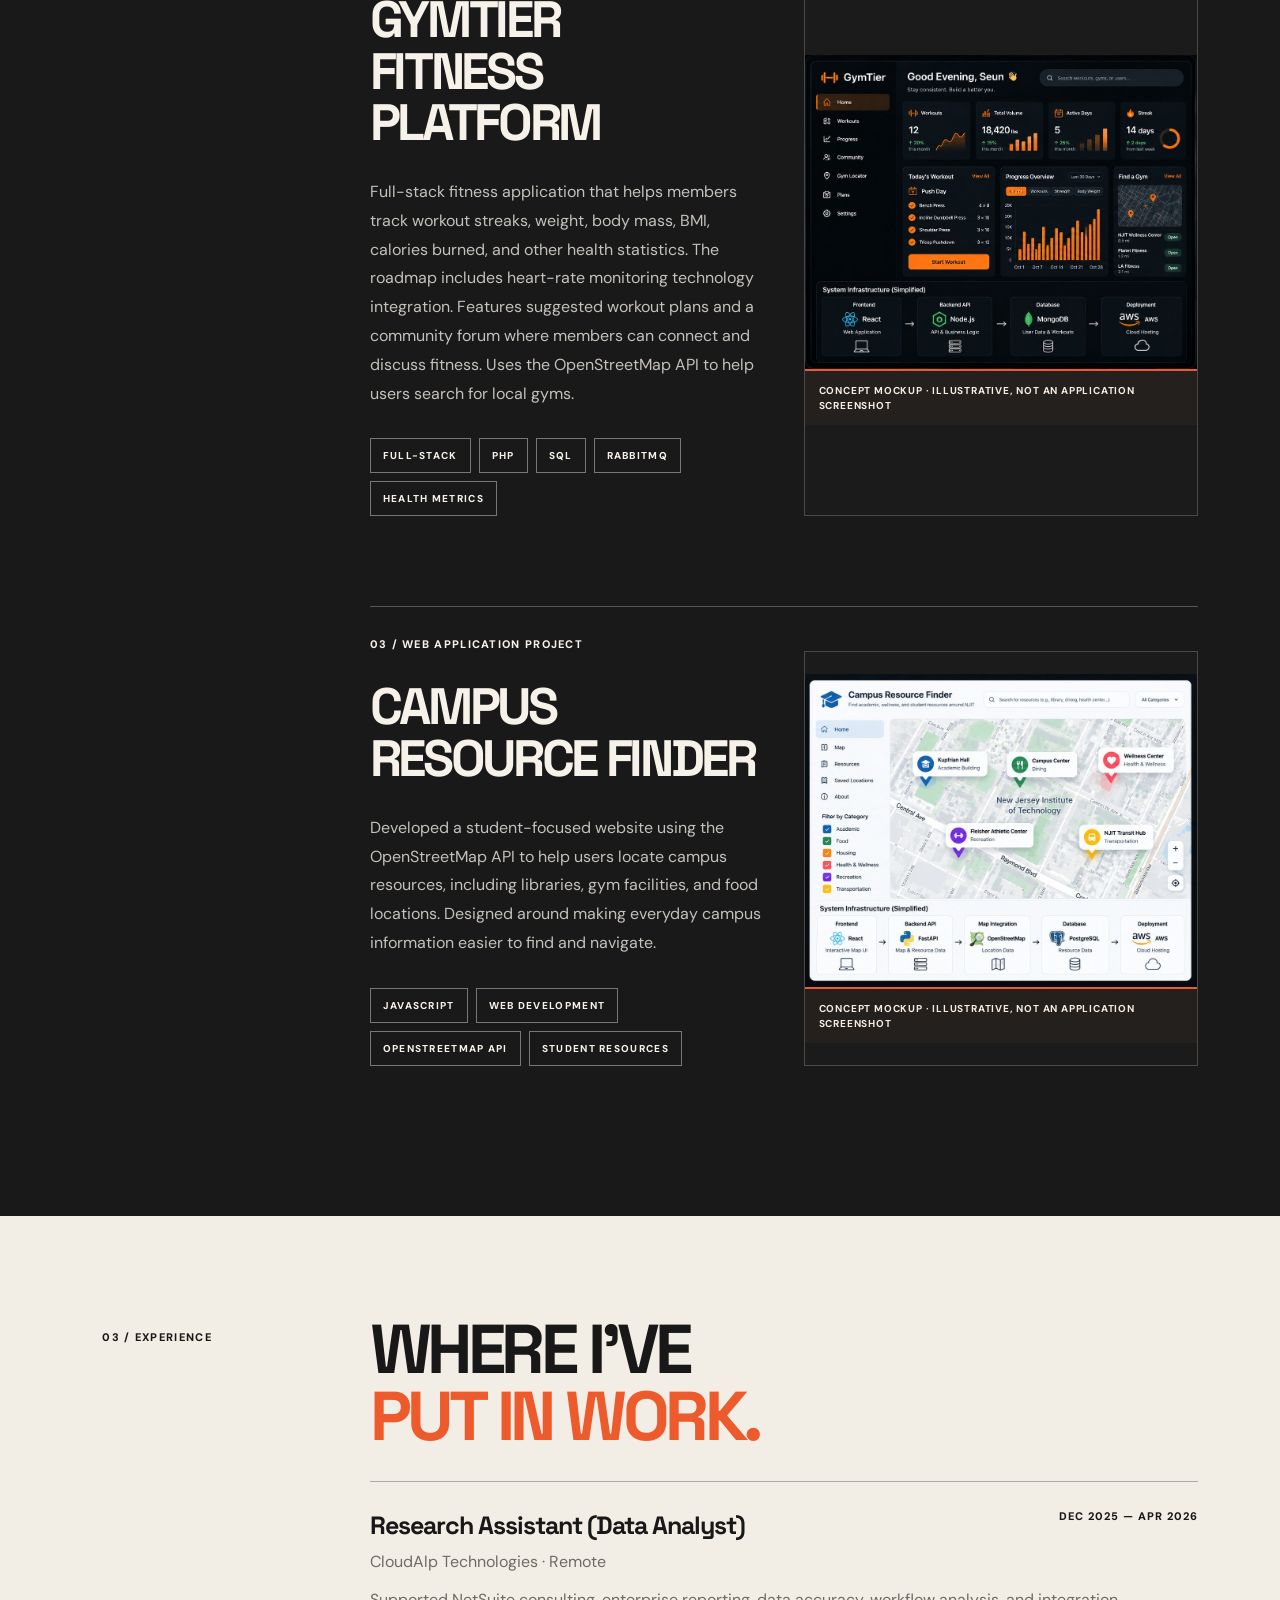
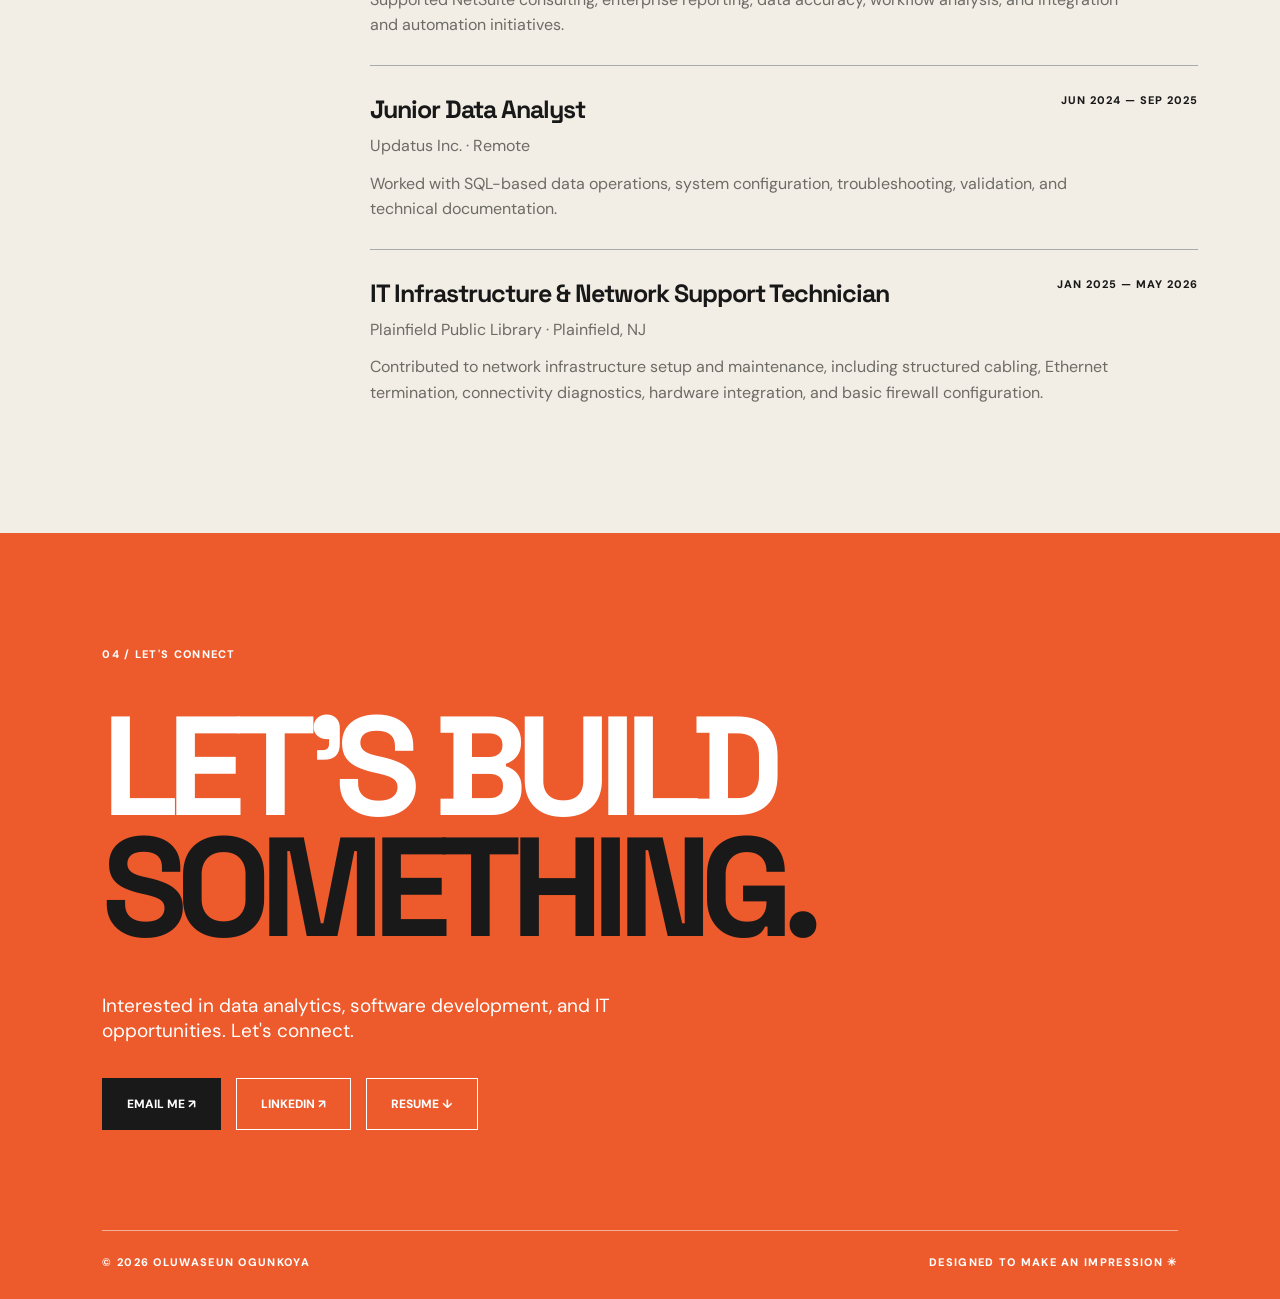
==== commit 98483261: "Another update" ====
--- a/index.html
+++ b/index.html
@@ -1,2 +1,3 @@
 <!DOCTYPE html>
-<html lang="en"><head><meta charset="utf-8"/><meta content="width=device-width,initial-scale=1" name="viewport"/><meta content="Oluwaseun Ogunkoya — data analytics, software development, and IT portfolio." name="description"/><title>Oluwaseun Ogunkoya | Portfolio</title><link href="styles.css" rel="stylesheet"/></head><body><header class="nav"><a class="wordmark" href="#top">OLUWASEUN<span>.</span></a><nav><a href="#about">ABOUT</a><a href="#work">WORK</a><a href="#experience">EXPERIENCE</a><a href="#contact">CONTACT</a></nav></header><main id="top"><section class="hero"><div class="hero-copy"><div class="eyebrow"><span class="dot"></span> OPEN TO OPPORTUNITIES · NEWARK, NJ</div><p class="small-kicker">DATA / SOFTWARE / SYSTEMS</p><h1>BUILDING<br/>WITH <em>INTENT.</em></h1><p class="hero-desc">I'm <strong>Oluwaseun Ogunkoya</strong> — an Information Technology professional focused on transforming complex problems into practical, data-driven solutions.</p><div class="actions"><a class="button primary" href="#work">EXPLORE MY WORK <span>↗</span></a><a class="button outline" href="https://www.linkedin.com/in/oluwaseun-ogunkoya-a186041b0/" rel="noopener noreferrer" target="_blank">LINKEDIN ↗</a><a class="button outline" download="Oluwaseun_Ogunkoya_Resume.pdf" href="assets/Oluwaseun_Ogunkoya_Resume.pdf" type="application/pdf">DOWNLOAD RESUME ↓</a></div><div class="hero-foot"><span>01 / PORTFOLIO 2026</span><span>SCROLL TO EXPLORE ↓</span></div></div><div class="portrait-panel"><img alt="Portrait of Oluwaseun Ogunkoya" src="assets/portrait.jpg"/><div class="photo-sticker">TECH<br/>MEETS<br/>IMPACT<span>✳</span></div><div class="photo-caption">OLUWASEUN OGUNKOYA — 2026</div></div></section><div class="ticker"><div>PYTHON ✳ SQL ✳ FASTAPI ✳ DATA ANALYTICS ✳ BACKEND DEVELOPMENT ✳ MACHINE LEARNING ✳</div></div><section class="section about" id="about"><div class="section-label">01 / ABOUT ME</div><div><h2>CURIOUS BY NATURE.<br/><span>TECHNICAL BY DESIGN.</span></h2><p>I'm pursuing a B.S. in Information Technology at the New Jersey Institute of Technology, graduating in December 2026. My experience spans enterprise systems, data analysis, backend development, and network infrastructure.</p><p>My background spans programming, web development, data analytics, and IT systems. I enjoy connecting the dots between data, software, and the people using it — building practical tools that make everyday systems work better.</p><div class="chips"><span>PROGRAMMING (JAVA / PYTHON)</span><span>WEB DEVELOPMENT</span><span>DATA ANALYTICS</span><span>BACKEND DEVELOPMENT</span><span>IT INFRASTRUCTURE</span></div><figure class="about-campus"><img alt="New Jersey Institute of Technology campus entrance and historic building" loading="lazy" src="assets/njit-campus.jpg"/><figcaption><span>NEW JERSEY INSTITUTE OF TECHNOLOGY</span><strong>NEWARK, NJ / CLASS OF 2026</strong></figcaption></figure></div></section><section class="section projects" id="work"><div class="section-label">02 / SELECTED WORK</div><div class="projects-content"><div class="section-heading"><h2>WORK THAT<br/><i>SPEAKS.</i></h2><p>A selection of technical projects spanning predictive analytics, web applications, software services, and system architecture.</p></div><article class="project featured"><div class="project-num">01 / FEATURED PROJECT</div><div class="project-body"><div><h3>VERDURA<br/>SMART GREENHOUSE</h3><div aria-label="Verdura project highlights" class="verdura-impact"><div class="impact-stat"><strong>1M+</strong><span>Sensor readings</span></div><div class="impact-stat"><strong>4</strong><span>Analytics timeframes</span></div><div class="impact-stat"><strong>Multi-node</strong><span>Sensor monitoring</span></div></div><p>Served as <strong>Project Manager</strong> for a four-person Agile team collaborating with <strong>Verdura Automations</strong>, a greenhouse technology company developing an AI-powered mobile platform to help growers monitor and manage crops in greenhouses and warehouses. Our team enhanced Verdura’s existing IoT prototype through improvements in connectivity, application development, web design, accessibility, and predictive analytics. My primary technical contributions included developing <strong>data aggregation logic and interactive visualizations</strong> to analyze <strong>1 million+ historical environmental sensor readings</strong> collected over six months and stored in Supabase. This enabled growers to calculate average soil moisture, temperature, humidity, and sunlight levels across <strong>four preset timeframes</strong> (daily, weekly, monthly, and all-time), alongside custom date ranges. We also integrated a <strong>live monitoring dashboard</strong> displaying current greenhouse conditions. To overcome the challenge of accessing the greenhouse’s Raspberry Pi outside its local network, our team implemented <strong>Tailscale for secure remote connectivity</strong>, enabling access to live sensor readings. When the Pi was unreachable, the dashboard could fall back to the latest available readings stored in Supabase. I also developed <strong>predictive logic</strong> combining historical trends with live environmental readings to anticipate soil-moisture threshold changes and recommend growing actions. The platform supported <strong>multi-node monitoring and data segmentation</strong>, allowing users to view individual sensor nodes or aggregated greenhouse data. By the end of the program, our team delivered a functioning application supporting historical analytics, live environmental monitoring, and predictive functionality for an operational greenhouse in <strong>Wharton, New Jersey</strong>.</p><div class="tags"><span>FASTAPI</span><span>ANALYTICS</span><span>SUPABASE</span><span>IOT</span><span>AGILE</span></div></div><div aria-label="Verdura project gallery" class="verdura-gallery"><figure class="verdura-slide active" data-index="0"><img alt="Original Verdura prototype" loading="eager" src="assets/verdura-prototype.jpg"/><figcaption>Original Verdura prototype</figcaption></figure><figure class="verdura-slide" data-index="1"><img alt="Physical greenhouse and strawberry crop" loading="lazy" src="assets/verdura-greenhouse.jpg"/><figcaption>Physical greenhouse and strawberry crop</figcaption></figure><figure class="verdura-slide" data-index="2"><img alt="System architecture" loading="lazy" src="assets/verdura-architecture.jpg"/><figcaption>System architecture</figcaption></figure><figure class="verdura-slide" data-index="3"><img alt="Feature-driven design" loading="lazy" src="assets/verdura-features.jpg"/><figcaption>Feature-driven design</figcaption></figure><figure class="verdura-slide" data-index="4"><img alt="Completed dashboard and live telemetry" loading="lazy" src="assets/verdura-dashboard.jpg"/><figcaption>Completed dashboard and live telemetry</figcaption></figure><figure class="verdura-slide" data-index="5"><img alt="Mobile experience and monitoring" loading="lazy" src="assets/verdura-mobile.jpg"/><figcaption>Mobile experience and monitoring</figcaption></figure><figure class="verdura-slide" data-index="6"><video aria-label="Verdura application demonstration" controls="" muted="" playsinline="" preload="metadata"><source src="assets/verdura-demo-muted.mp4" type="video/mp4"/>Your browser does not support this video.</video><figcaption>Verdura application demonstration · muted</figcaption></figure><div class="gallery-controls"><button aria-label="Previous gallery item" class="gallery-prev" type="button">←</button><span aria-live="polite" class="gallery-count">01 / 07</span><button aria-label="Next gallery item" class="gallery-next" type="button">→</button></div></div></div></article><article class="project secondary"><div class="project-num">02 / FULL-STACK APPLICATION</div><div class="project-body"><div><h3>GYMTIER<br/>FITNESS PLATFORM</h3><p>Full-stack fitness application that helps members track workout streaks, weight, body mass, BMI, calories burned, and other health statistics. The roadmap includes heart-rate monitoring technology integration. Features suggested workout plans and a community forum where members can connect and discuss fitness. Uses the OpenStreetMap API to help users search for local gyms.</p><div class="tags"><span>FULL-STACK</span><span>PHP</span><span>SQL</span><span>RABBITMQ</span><span>HEALTH METRICS</span></div></div><figure class="project-concept"><img alt="GymTier illustrative concept mockup showing a fitness dashboard and simplified architecture" loading="lazy" src="assets/gymtier-concept.jpg"/><figcaption>CONCEPT MOCKUP · ILLUSTRATIVE, NOT AN APPLICATION SCREENSHOT</figcaption></figure></div></article><article class="project secondary"><div class="project-num">03 / WEB APPLICATION PROJECT</div><div class="project-body"><div><h3>CAMPUS<br/>RESOURCE FINDER</h3><p>Developed a student-focused website using the OpenStreetMap API to help users locate campus resources, including libraries, gym facilities, and food locations. Designed around making everyday campus information easier to find and navigate.</p><div class="tags"><span>JAVASCRIPT</span><span>WEB DEVELOPMENT</span><span>OPENSTREETMAP API</span><span>STUDENT RESOURCES</span></div></div><figure class="project-concept"><img alt="Campus Resource Finder illustrative concept mockup showing a campus resource map and simplified architecture" loading="lazy" src="assets/campus-resource-concept.jpg"/><figcaption>CONCEPT MOCKUP · ILLUSTRATIVE, NOT AN APPLICATION SCREENSHOT</figcaption></figure></div></article></div></section><section class="section experience" id="experience"><div class="section-label">03 / EXPERIENCE</div><div><h2>WHERE I'VE<br/><i>PUT IN WORK.</i></h2><div class="job"><div><h3>Research Assistant (Data Analyst)</h3><p>CloudAlp Technologies · Remote</p></div><time>DEC 2025 — APR 2026</time><p>Supported NetSuite consulting, enterprise reporting, data accuracy, workflow analysis, and integration and automation initiatives.</p></div><div class="job"><div><h3>Junior Data Analyst</h3><p>Updatus Inc. · Remote</p></div><time>JUN 2024 — SEP 2025</time><p>Worked with SQL-based data operations, system configuration, troubleshooting, validation, and technical documentation.</p></div><div class="job"><div><h3>IT Infrastructure &amp; Network Support Technician</h3><p>Plainfield Public Library · Plainfield, NJ</p></div><time>JAN 2025 — MAY 2026</time><p>Contributed to network infrastructure setup and maintenance, including structured cabling, Ethernet termination, connectivity diagnostics, hardware integration, and basic firewall configuration.</p></div></div></section><section class="contact" id="contact"><div class="section-label">04 / LET'S CONNECT</div><h2>LET'S BUILD<br/><em>SOMETHING.</em></h2><p>Interested in data analytics, software development, and IT opportunities. Let's connect.</p><div class="contact-links"><a href="mailto:azeemaogunkoya777@gmail.com">EMAIL ME ↗</a><a href="https://www.linkedin.com/in/oluwaseun-ogunkoya-a186041b0/" rel="noopener noreferrer" target="_blank">LINKEDIN ↗</a><a download="Oluwaseun_Ogunkoya_Resume.pdf" href="assets/Oluwaseun_Ogunkoya_Resume.pdf">RESUME ↓</a></div><footer><span>© 2026 OLUWASEUN OGUNKOYA</span><span>DESIGNED TO MAKE AN IMPRESSION ✳</span></footer></section></main><script src="script.js"></script></body></html>
+
+<html lang="en"><head><meta charset="utf-8"/><meta content="width=device-width,initial-scale=1" name="viewport"/><meta content="Oluwaseun Ogunkoya — data analytics, software development, and IT portfolio." name="description"/><title>Oluwaseun Ogunkoya | Portfolio</title><link href="styles.css" rel="stylesheet"/></head><body><header class="nav"><a class="wordmark" href="#top">OLUWASEUN<span>.</span></a><nav><a href="#about">ABOUT</a><a href="#work">WORK</a><a href="#experience">EXPERIENCE</a><a href="#contact">CONTACT</a></nav></header><main id="top"><section class="hero"><div class="hero-copy"><div class="eyebrow"><span class="dot"></span> OPEN TO OPPORTUNITIES · NEWARK, NJ</div><p class="small-kicker">DATA / SOFTWARE / SYSTEMS</p><h1>BUILDING<br/>WITH <em>INTENT.</em></h1><p class="hero-desc">I'm <strong>Oluwaseun Ogunkoya</strong> — an Information Technology professional focused on transforming complex problems into practical, data-driven solutions.</p><div class="actions"><a class="button primary" href="#work">EXPLORE MY WORK <span>↗</span></a><a class="button outline" href="https://www.linkedin.com/in/oluwaseun-ogunkoya-a186041b0/" rel="noopener noreferrer" target="_blank">LINKEDIN ↗</a><a class="button outline" download="Oluwaseun_Ogunkoya_Resume.pdf" href="assets/Oluwaseun_Ogunkoya_Resume.pdf" type="application/pdf">DOWNLOAD RESUME ↓</a></div><div class="hero-foot"><span>01 / PORTFOLIO 2026</span><span>SCROLL TO EXPLORE ↓</span></div></div><div class="portrait-panel"><img alt="Portrait of Oluwaseun Ogunkoya" src="assets/portrait.jpg"/><div class="photo-sticker">TECH<br/>MEETS<br/>IMPACT<span>✳</span></div><div class="photo-caption">OLUWASEUN OGUNKOYA — 2026</div></div></section><div class="ticker"><div>PYTHON ✳ SQL ✳ FASTAPI ✳ DATA ANALYTICS ✳ BACKEND DEVELOPMENT ✳ MACHINE LEARNING ✳</div></div><section class="section about" id="about"><div class="section-label">01 / ABOUT ME</div><div><h2>CURIOUS BY NATURE.<br/><span>TECHNICAL BY DESIGN.</span></h2><p>I'm pursuing a B.S. in Information Technology at the New Jersey Institute of Technology, graduating in December 2026. My experience spans enterprise systems, data analysis, backend development, and network infrastructure.</p><p>My background spans programming, web development, data analytics, and IT systems. I enjoy connecting the dots between data, software, and the people using it — building practical tools that make everyday systems work better.</p><div class="chips"><span>PROGRAMMING (JAVA / PYTHON)</span><span>WEB DEVELOPMENT</span><span>DATA ANALYTICS</span><span>BACKEND DEVELOPMENT</span><span>IT INFRASTRUCTURE</span></div><figure class="about-campus"><img alt="New Jersey Institute of Technology campus entrance and historic building" loading="lazy" src="assets/njit-campus.jpg"/><figcaption><span>NEW JERSEY INSTITUTE OF TECHNOLOGY</span><strong>NEWARK, NJ / CLASS OF 2026</strong></figcaption></figure></div></section><section class="section projects" id="work"><div class="section-label">02 / SELECTED WORK</div><div class="projects-content"><div class="section-heading"><h2>WORK THAT<br/><i>SPEAKS.</i></h2><p>A selection of technical projects spanning predictive analytics, web applications, software services, and system architecture.</p></div><article class="project featured"><div class="project-num">01 / FEATURED PROJECT</div><div class="project-body"><div><h3>VERDURA<br/>SMART GREENHOUSE</h3><div aria-label="Verdura project highlights" class="verdura-impact"><div class="impact-stat"><strong>1M+</strong><span>Sensor readings</span></div><div class="impact-stat"><strong>4</strong><span>Analytics timeframes</span></div><div class="impact-stat"><strong>Multi-node</strong><span>Sensor monitoring</span></div></div><p>Led a  enhancing Verdura Automations’ AI-powered greenhouse monitoring prototype. I developed  for , calculating averages for temperature, humidity, soil moisture, and sunlight across  and custom date ranges. Our team also built a  and multi-node monitoring features. During development, we used  to remotely access the greenhouse’s Raspberry Pi for live readings; this was a development solution, . I developed prediction logic combining live readings and historical trends to anticipate soil-moisture changes and recommend growing actions. We delivered a functioning application for a greenhouse in .</p><div class="tags"><span>FASTAPI</span><span>ANALYTICS</span><span>SUPABASE</span><span>IOT</span><span>AGILE</span></div></div><div aria-label="Verdura project gallery" class="verdura-gallery"><figure class="verdura-slide active" data-index="0"><img alt="Original Verdura prototype" loading="eager" src="assets/verdura-prototype.jpg"/><figcaption>Original Verdura prototype</figcaption></figure><figure class="verdura-slide" data-index="1"><img alt="Physical greenhouse and strawberry crop" loading="lazy" src="assets/verdura-greenhouse.jpg"/><figcaption>Physical greenhouse and strawberry crop</figcaption></figure><figure class="verdura-slide" data-index="2"><img alt="System architecture" loading="lazy" src="assets/verdura-architecture.jpg"/><figcaption>System architecture</figcaption></figure><figure class="verdura-slide" data-index="3"><img alt="Feature-driven design" loading="lazy" src="assets/verdura-features.jpg"/><figcaption>Feature-driven design</figcaption></figure><figure class="verdura-slide" data-index="4"><img alt="Completed dashboard and live telemetry" loading="lazy" src="assets/verdura-dashboard.jpg"/><figcaption>Completed dashboard and live telemetry</figcaption></figure><figure class="verdura-slide" data-index="5"><img alt="Mobile experience and monitoring" loading="lazy" src="assets/verdura-mobile.jpg"/><figcaption>Mobile experience and monitoring</figcaption></figure><figure class="verdura-slide" data-index="6"><video aria-label="Verdura application demonstration" controls="" muted="" playsinline="" preload="metadata"><source src="assets/verdura-demo-muted.mp4" type="video/mp4"/>Your browser does not support this video.</video><figcaption>Verdura application demonstration · muted</figcaption></figure><div class="gallery-controls"><button aria-label="Previous gallery item" class="gallery-prev" type="button">←</button><span aria-live="polite" class="gallery-count">01 / 07</span><button aria-label="Next gallery item" class="gallery-next" type="button">→</button></div></div></div></article><article class="project secondary"><div class="project-num">02 / FULL-STACK APPLICATION</div><div class="project-body"><div><h3>GYMTIER<br/>FITNESS PLATFORM</h3><p>Full-stack fitness application that helps members track workout streaks, weight, body mass, BMI, calories burned, and other health statistics. The roadmap includes heart-rate monitoring technology integration. Features suggested workout plans and a community forum where members can connect and discuss fitness. Uses the OpenStreetMap API to help users search for local gyms.</p><div class="tags"><span>FULL-STACK</span><span>PHP</span><span>SQL</span><span>RABBITMQ</span><span>HEALTH METRICS</span></div></div><figure class="project-concept"><img alt="GymTier illustrative concept mockup showing a fitness dashboard and simplified architecture" loading="lazy" src="assets/gymtier-concept.jpg"/><figcaption>CONCEPT MOCKUP · ILLUSTRATIVE, NOT AN APPLICATION SCREENSHOT</figcaption></figure></div></article><article class="project secondary"><div class="project-num">03 / WEB APPLICATION PROJECT</div><div class="project-body"><div><h3>CAMPUS<br/>RESOURCE FINDER</h3><p>Developed a student-focused website using the OpenStreetMap API to help users locate campus resources, including libraries, gym facilities, and food locations. Designed around making everyday campus information easier to find and navigate.</p><div class="tags"><span>JAVASCRIPT</span><span>WEB DEVELOPMENT</span><span>OPENSTREETMAP API</span><span>STUDENT RESOURCES</span></div></div><figure class="project-concept"><img alt="Campus Resource Finder illustrative concept mockup showing a campus resource map and simplified architecture" loading="lazy" src="assets/campus-resource-concept.jpg"/><figcaption>CONCEPT MOCKUP · ILLUSTRATIVE, NOT AN APPLICATION SCREENSHOT</figcaption></figure></div></article></div></section><section class="section experience" id="experience"><div class="section-label">03 / EXPERIENCE</div><div><h2>WHERE I'VE<br/><i>PUT IN WORK.</i></h2><div class="job"><div><h3>Research Assistant (Data Analyst)</h3><p>CloudAlp Technologies · Remote</p></div><time>DEC 2025 — APR 2026</time><p>Supported NetSuite consulting, enterprise reporting, data accuracy, workflow analysis, and integration and automation initiatives.</p></div><div class="job"><div><h3>Junior Data Analyst</h3><p>Updatus Inc. · Remote</p></div><time>JUN 2024 — SEP 2025</time><p>Worked with SQL-based data operations, system configuration, troubleshooting, validation, and technical documentation.</p></div><div class="job"><div><h3>IT Infrastructure &amp; Network Support Technician</h3><p>Plainfield Public Library · Plainfield, NJ</p></div><time>JAN 2025 — MAY 2026</time><p>Contributed to network infrastructure setup and maintenance, including structured cabling, Ethernet termination, connectivity diagnostics, hardware integration, and basic firewall configuration.</p></div></div></section><section class="contact" id="contact"><div class="section-label">04 / LET'S CONNECT</div><h2>LET'S BUILD<br/><em>SOMETHING.</em></h2><p>Interested in data analytics, software development, and IT opportunities. Let's connect.</p><div class="contact-links"><a href="mailto:azeemaogunkoya777@gmail.com">EMAIL ME ↗</a><a href="https://www.linkedin.com/in/oluwaseun-ogunkoya-a186041b0/" rel="noopener noreferrer" target="_blank">LINKEDIN ↗</a><a download="Oluwaseun_Ogunkoya_Resume.pdf" href="assets/Oluwaseun_Ogunkoya_Resume.pdf">RESUME ↓</a></div><footer><span>© 2026 OLUWASEUN OGUNKOYA</span><span>DESIGNED TO MAKE AN IMPRESSION ✳</span></footer></section></main><script src="script.js"></script></body></html>
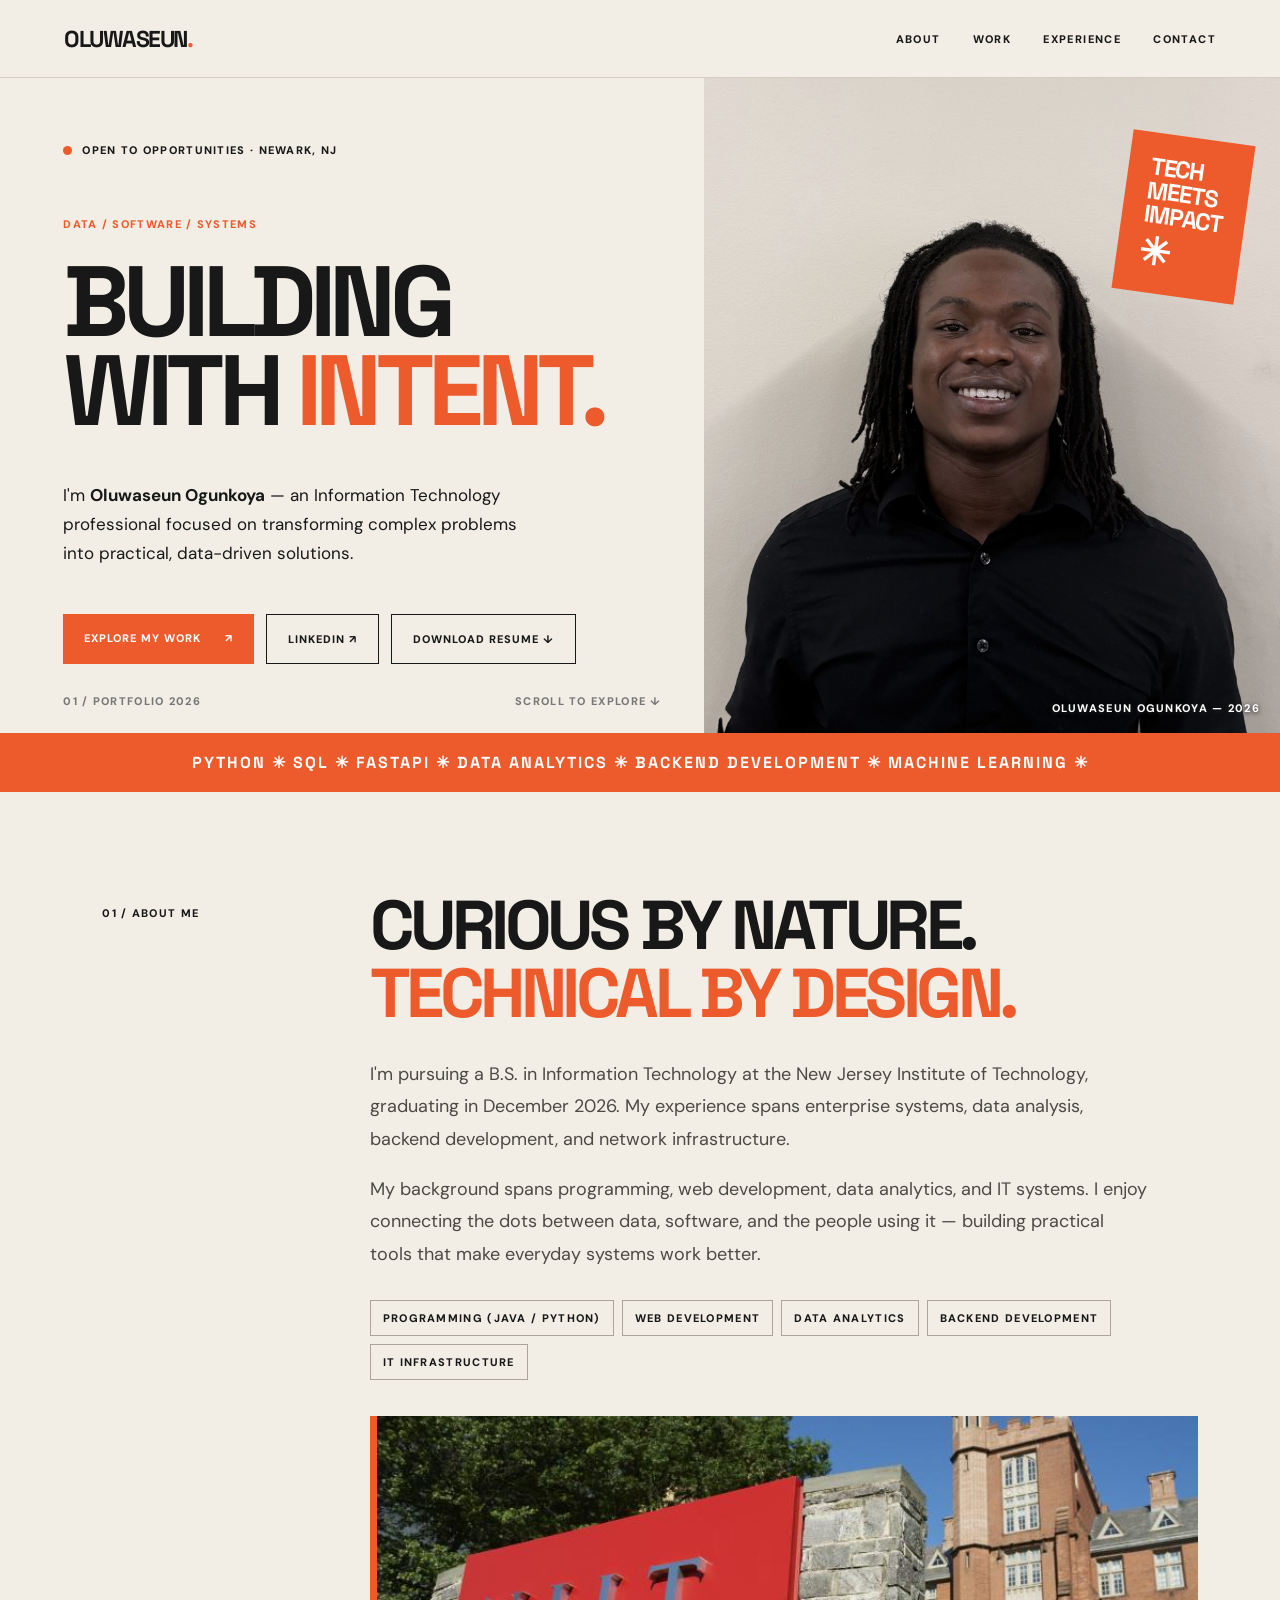
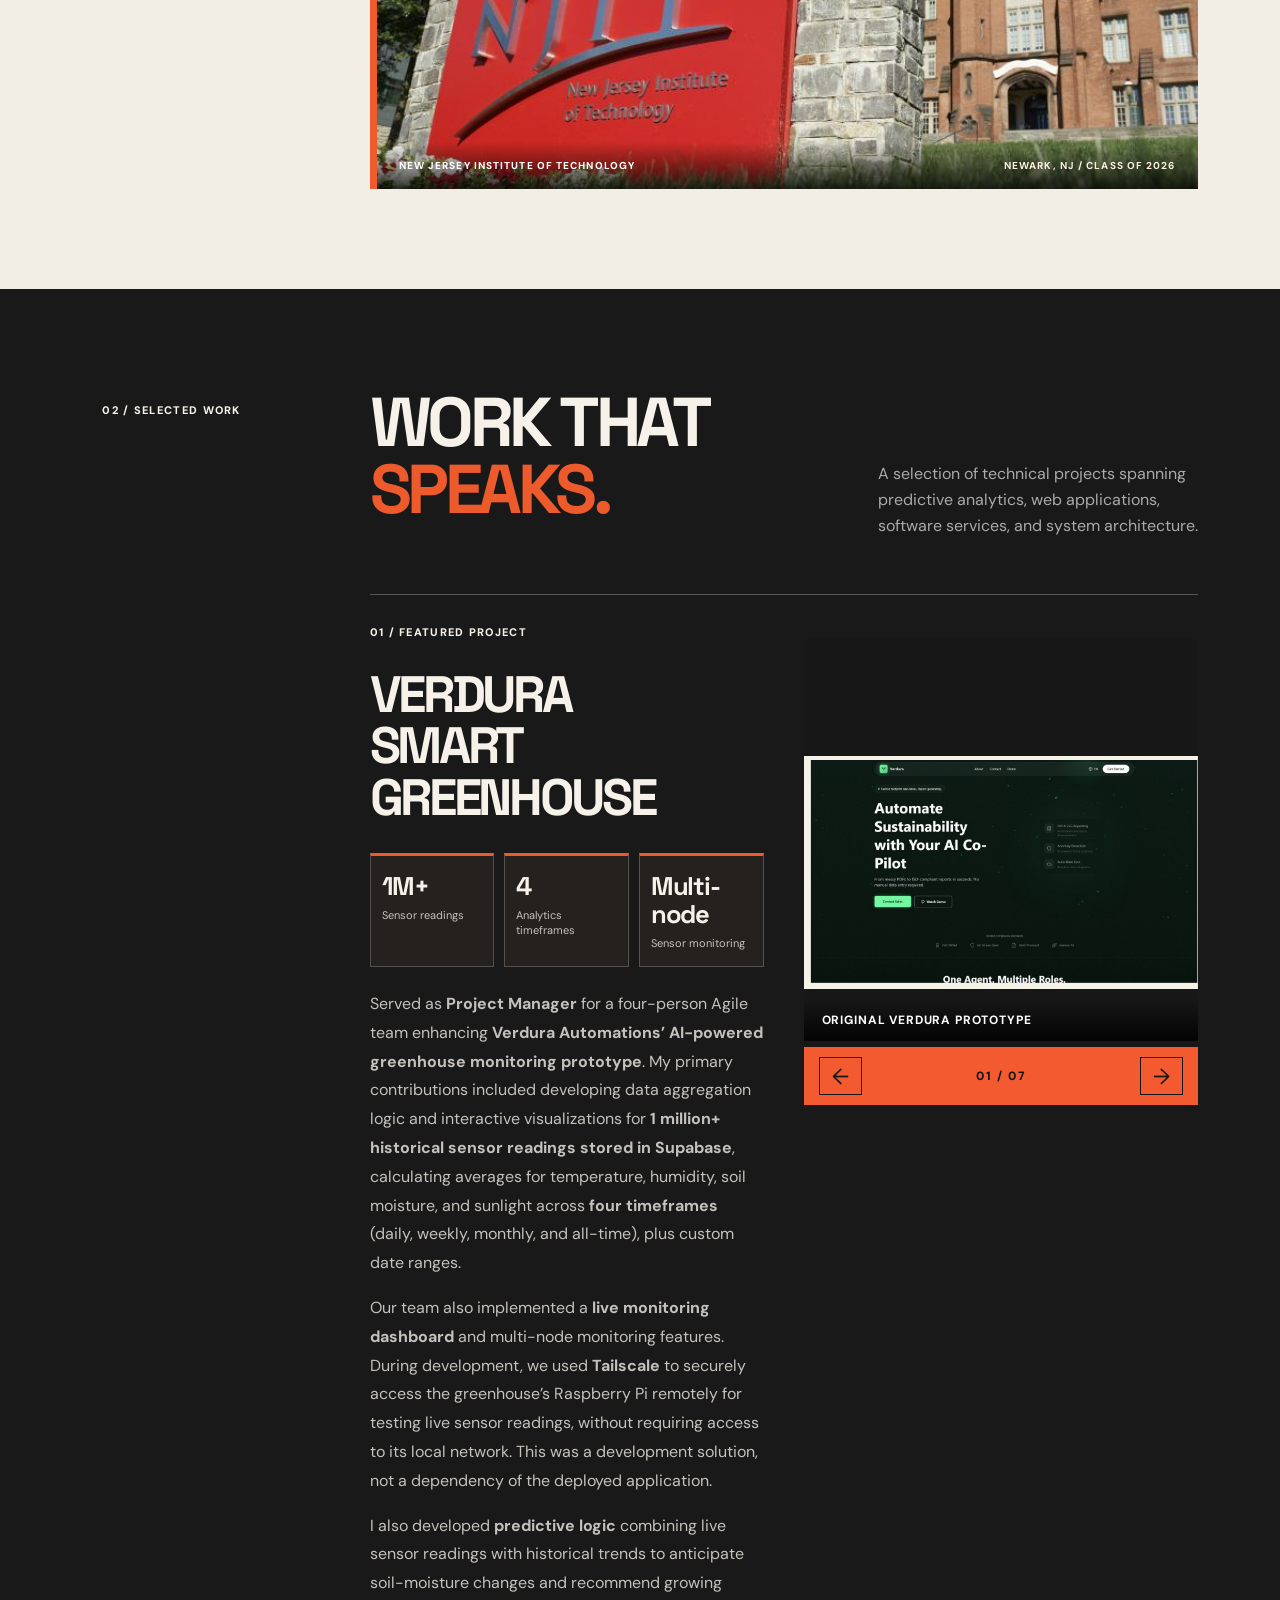
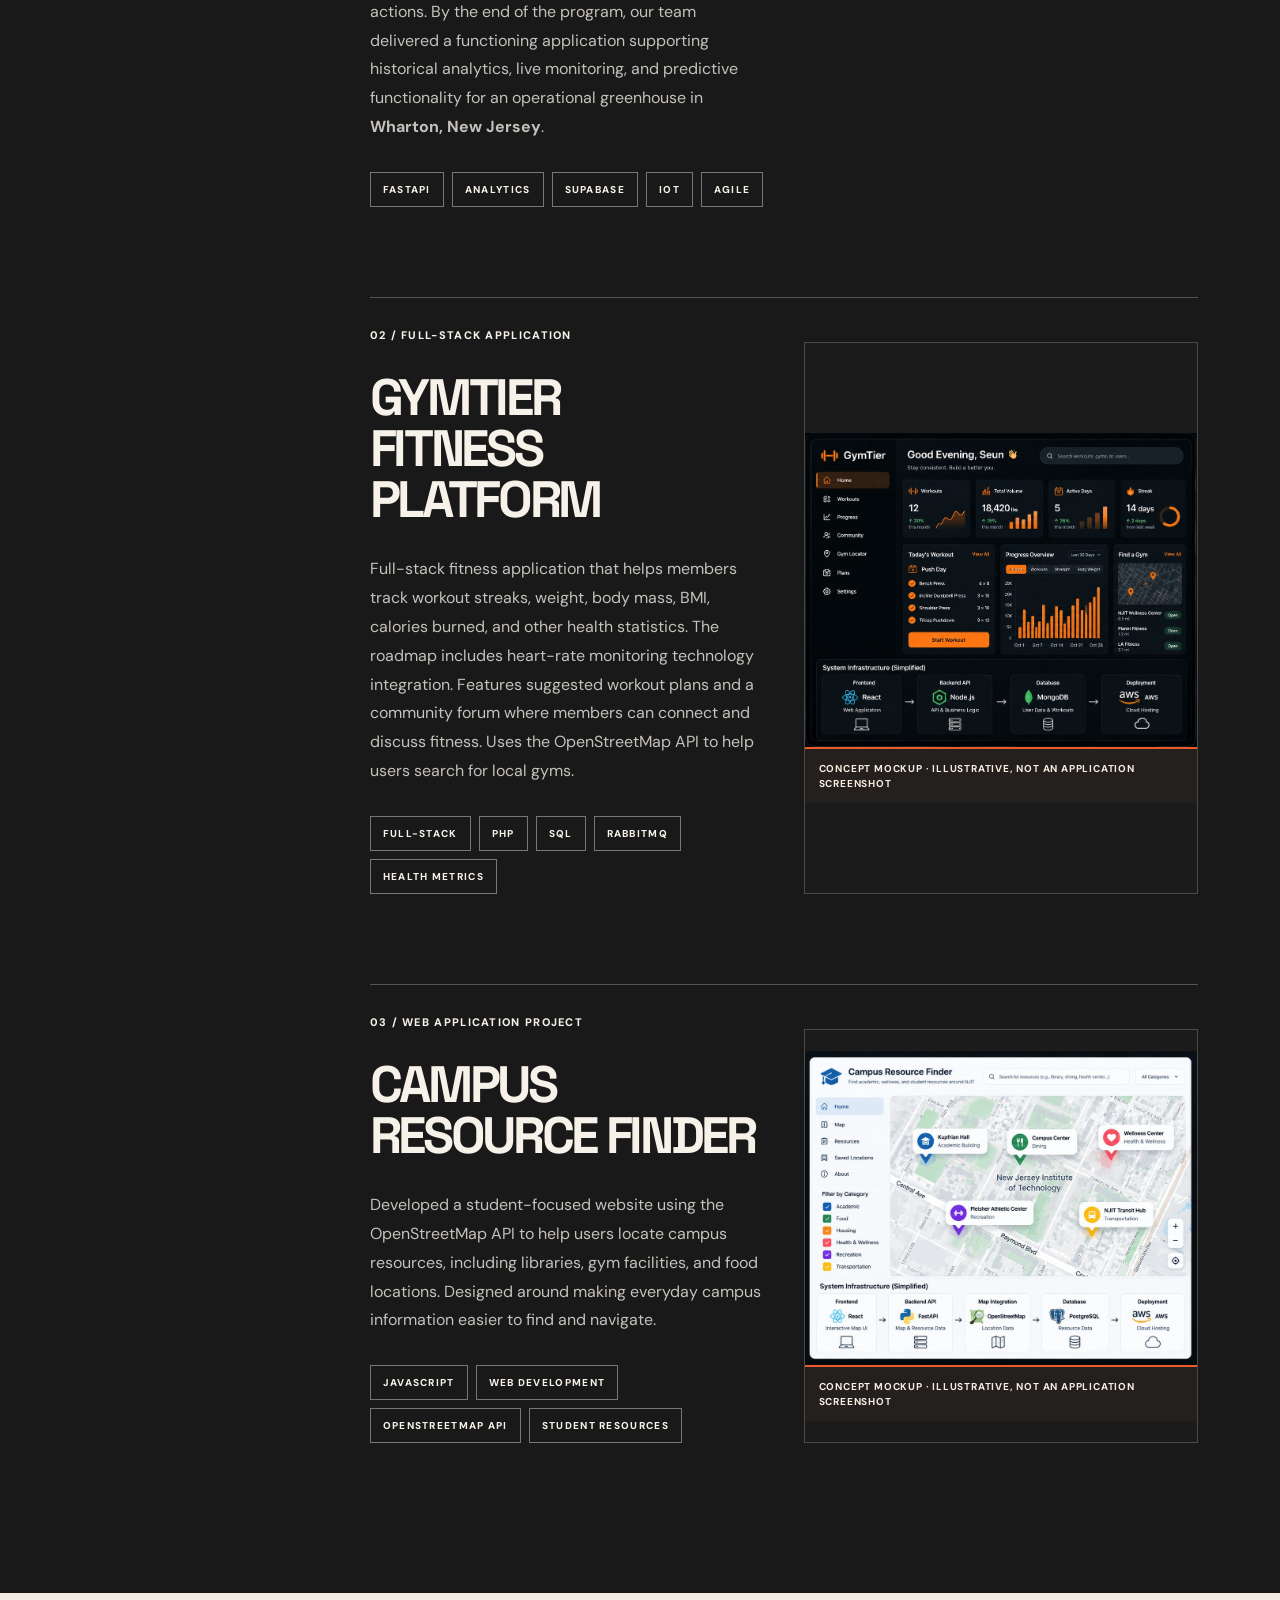
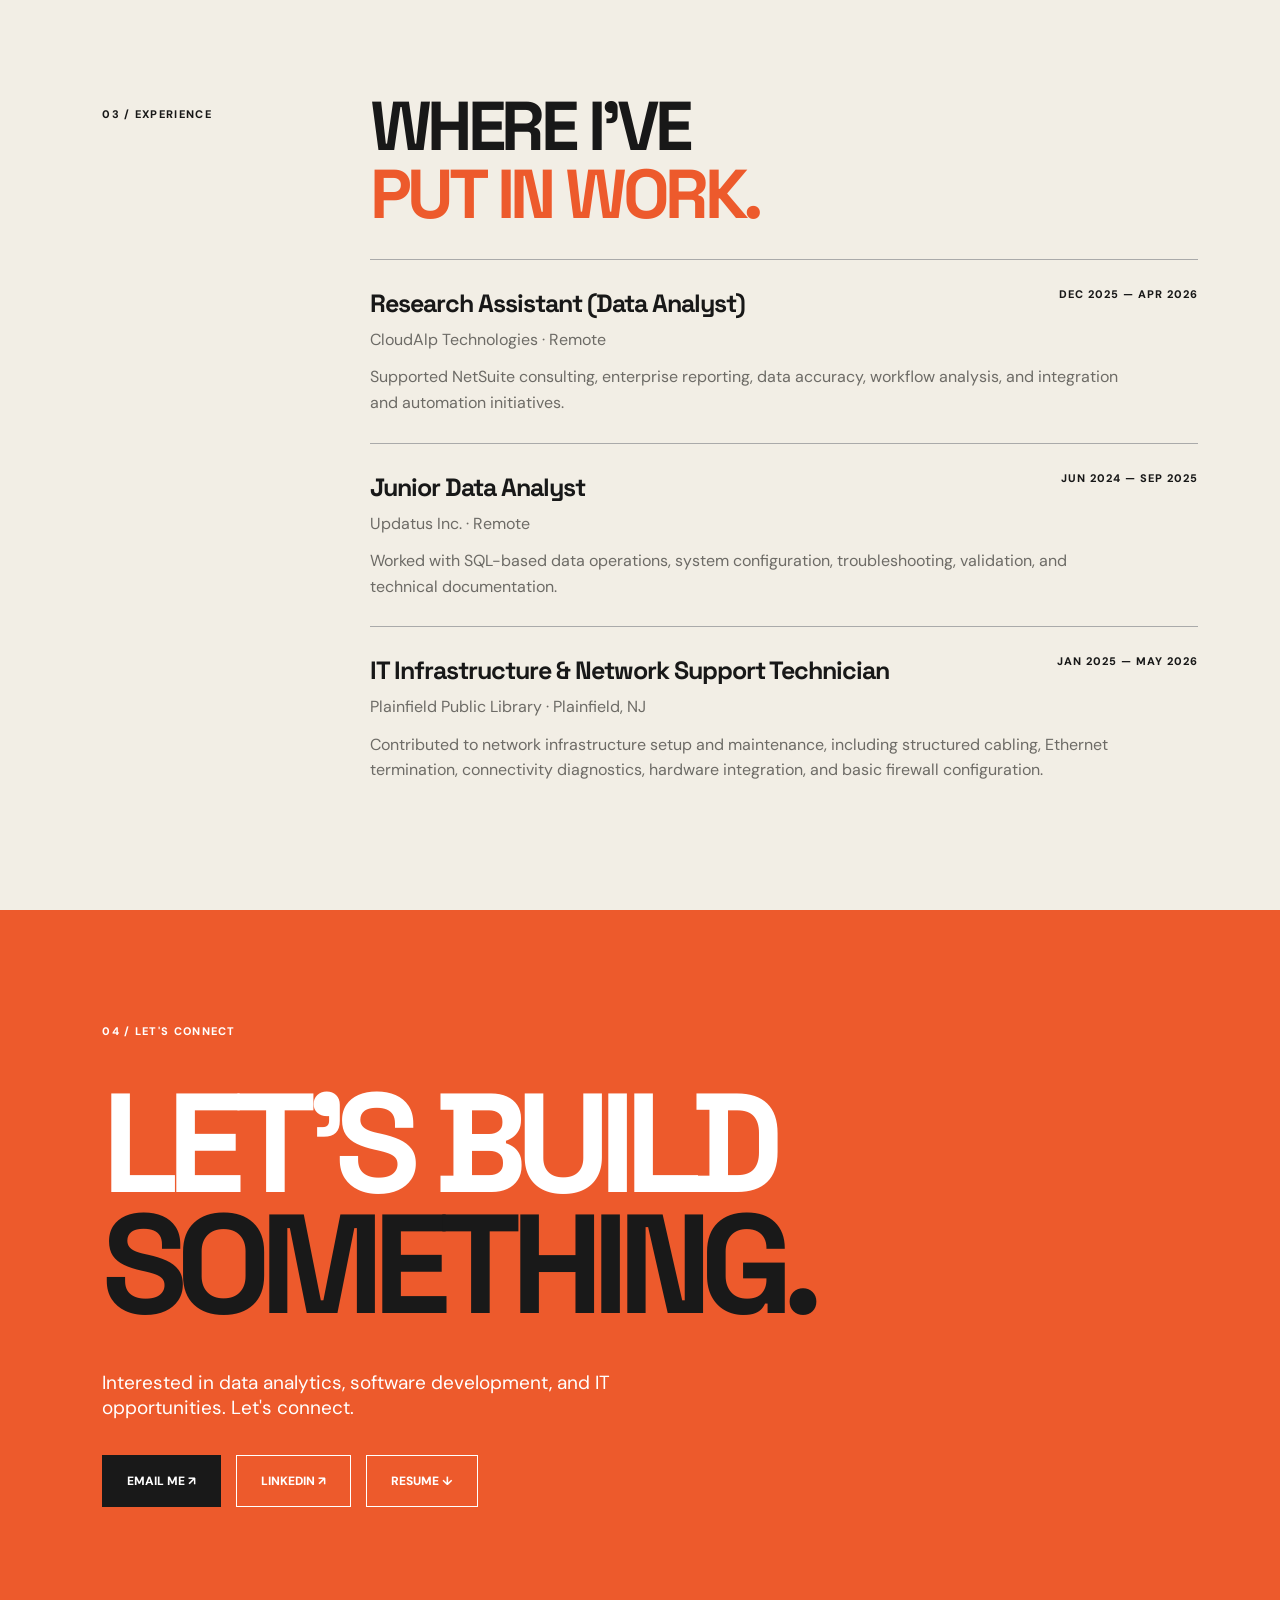
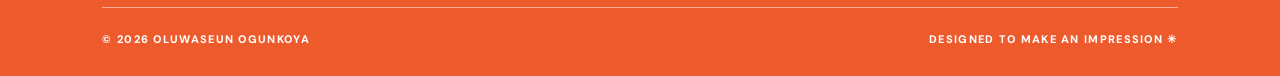
==== commit b955a4ba: "Index updates" ====
--- a/index.html
+++ b/index.html
@@ -1,3 +1,2 @@
 <!DOCTYPE html>
-
-<html lang="en"><head><meta charset="utf-8"/><meta content="width=device-width,initial-scale=1" name="viewport"/><meta content="Oluwaseun Ogunkoya — data analytics, software development, and IT portfolio." name="description"/><title>Oluwaseun Ogunkoya | Portfolio</title><link href="styles.css" rel="stylesheet"/></head><body><header class="nav"><a class="wordmark" href="#top">OLUWASEUN<span>.</span></a><nav><a href="#about">ABOUT</a><a href="#work">WORK</a><a href="#experience">EXPERIENCE</a><a href="#contact">CONTACT</a></nav></header><main id="top"><section class="hero"><div class="hero-copy"><div class="eyebrow"><span class="dot"></span> OPEN TO OPPORTUNITIES · NEWARK, NJ</div><p class="small-kicker">DATA / SOFTWARE / SYSTEMS</p><h1>BUILDING<br/>WITH <em>INTENT.</em></h1><p class="hero-desc">I'm <strong>Oluwaseun Ogunkoya</strong> — an Information Technology professional focused on transforming complex problems into practical, data-driven solutions.</p><div class="actions"><a class="button primary" href="#work">EXPLORE MY WORK <span>↗</span></a><a class="button outline" href="https://www.linkedin.com/in/oluwaseun-ogunkoya-a186041b0/" rel="noopener noreferrer" target="_blank">LINKEDIN ↗</a><a class="button outline" download="Oluwaseun_Ogunkoya_Resume.pdf" href="assets/Oluwaseun_Ogunkoya_Resume.pdf" type="application/pdf">DOWNLOAD RESUME ↓</a></div><div class="hero-foot"><span>01 / PORTFOLIO 2026</span><span>SCROLL TO EXPLORE ↓</span></div></div><div class="portrait-panel"><img alt="Portrait of Oluwaseun Ogunkoya" src="assets/portrait.jpg"/><div class="photo-sticker">TECH<br/>MEETS<br/>IMPACT<span>✳</span></div><div class="photo-caption">OLUWASEUN OGUNKOYA — 2026</div></div></section><div class="ticker"><div>PYTHON ✳ SQL ✳ FASTAPI ✳ DATA ANALYTICS ✳ BACKEND DEVELOPMENT ✳ MACHINE LEARNING ✳</div></div><section class="section about" id="about"><div class="section-label">01 / ABOUT ME</div><div><h2>CURIOUS BY NATURE.<br/><span>TECHNICAL BY DESIGN.</span></h2><p>I'm pursuing a B.S. in Information Technology at the New Jersey Institute of Technology, graduating in December 2026. My experience spans enterprise systems, data analysis, backend development, and network infrastructure.</p><p>My background spans programming, web development, data analytics, and IT systems. I enjoy connecting the dots between data, software, and the people using it — building practical tools that make everyday systems work better.</p><div class="chips"><span>PROGRAMMING (JAVA / PYTHON)</span><span>WEB DEVELOPMENT</span><span>DATA ANALYTICS</span><span>BACKEND DEVELOPMENT</span><span>IT INFRASTRUCTURE</span></div><figure class="about-campus"><img alt="New Jersey Institute of Technology campus entrance and historic building" loading="lazy" src="assets/njit-campus.jpg"/><figcaption><span>NEW JERSEY INSTITUTE OF TECHNOLOGY</span><strong>NEWARK, NJ / CLASS OF 2026</strong></figcaption></figure></div></section><section class="section projects" id="work"><div class="section-label">02 / SELECTED WORK</div><div class="projects-content"><div class="section-heading"><h2>WORK THAT<br/><i>SPEAKS.</i></h2><p>A selection of technical projects spanning predictive analytics, web applications, software services, and system architecture.</p></div><article class="project featured"><div class="project-num">01 / FEATURED PROJECT</div><div class="project-body"><div><h3>VERDURA<br/>SMART GREENHOUSE</h3><div aria-label="Verdura project highlights" class="verdura-impact"><div class="impact-stat"><strong>1M+</strong><span>Sensor readings</span></div><div class="impact-stat"><strong>4</strong><span>Analytics timeframes</span></div><div class="impact-stat"><strong>Multi-node</strong><span>Sensor monitoring</span></div></div><p>Led a  enhancing Verdura Automations’ AI-powered greenhouse monitoring prototype. I developed  for , calculating averages for temperature, humidity, soil moisture, and sunlight across  and custom date ranges. Our team also built a  and multi-node monitoring features. During development, we used  to remotely access the greenhouse’s Raspberry Pi for live readings; this was a development solution, . I developed prediction logic combining live readings and historical trends to anticipate soil-moisture changes and recommend growing actions. We delivered a functioning application for a greenhouse in .</p><div class="tags"><span>FASTAPI</span><span>ANALYTICS</span><span>SUPABASE</span><span>IOT</span><span>AGILE</span></div></div><div aria-label="Verdura project gallery" class="verdura-gallery"><figure class="verdura-slide active" data-index="0"><img alt="Original Verdura prototype" loading="eager" src="assets/verdura-prototype.jpg"/><figcaption>Original Verdura prototype</figcaption></figure><figure class="verdura-slide" data-index="1"><img alt="Physical greenhouse and strawberry crop" loading="lazy" src="assets/verdura-greenhouse.jpg"/><figcaption>Physical greenhouse and strawberry crop</figcaption></figure><figure class="verdura-slide" data-index="2"><img alt="System architecture" loading="lazy" src="assets/verdura-architecture.jpg"/><figcaption>System architecture</figcaption></figure><figure class="verdura-slide" data-index="3"><img alt="Feature-driven design" loading="lazy" src="assets/verdura-features.jpg"/><figcaption>Feature-driven design</figcaption></figure><figure class="verdura-slide" data-index="4"><img alt="Completed dashboard and live telemetry" loading="lazy" src="assets/verdura-dashboard.jpg"/><figcaption>Completed dashboard and live telemetry</figcaption></figure><figure class="verdura-slide" data-index="5"><img alt="Mobile experience and monitoring" loading="lazy" src="assets/verdura-mobile.jpg"/><figcaption>Mobile experience and monitoring</figcaption></figure><figure class="verdura-slide" data-index="6"><video aria-label="Verdura application demonstration" controls="" muted="" playsinline="" preload="metadata"><source src="assets/verdura-demo-muted.mp4" type="video/mp4"/>Your browser does not support this video.</video><figcaption>Verdura application demonstration · muted</figcaption></figure><div class="gallery-controls"><button aria-label="Previous gallery item" class="gallery-prev" type="button">←</button><span aria-live="polite" class="gallery-count">01 / 07</span><button aria-label="Next gallery item" class="gallery-next" type="button">→</button></div></div></div></article><article class="project secondary"><div class="project-num">02 / FULL-STACK APPLICATION</div><div class="project-body"><div><h3>GYMTIER<br/>FITNESS PLATFORM</h3><p>Full-stack fitness application that helps members track workout streaks, weight, body mass, BMI, calories burned, and other health statistics. The roadmap includes heart-rate monitoring technology integration. Features suggested workout plans and a community forum where members can connect and discuss fitness. Uses the OpenStreetMap API to help users search for local gyms.</p><div class="tags"><span>FULL-STACK</span><span>PHP</span><span>SQL</span><span>RABBITMQ</span><span>HEALTH METRICS</span></div></div><figure class="project-concept"><img alt="GymTier illustrative concept mockup showing a fitness dashboard and simplified architecture" loading="lazy" src="assets/gymtier-concept.jpg"/><figcaption>CONCEPT MOCKUP · ILLUSTRATIVE, NOT AN APPLICATION SCREENSHOT</figcaption></figure></div></article><article class="project secondary"><div class="project-num">03 / WEB APPLICATION PROJECT</div><div class="project-body"><div><h3>CAMPUS<br/>RESOURCE FINDER</h3><p>Developed a student-focused website using the OpenStreetMap API to help users locate campus resources, including libraries, gym facilities, and food locations. Designed around making everyday campus information easier to find and navigate.</p><div class="tags"><span>JAVASCRIPT</span><span>WEB DEVELOPMENT</span><span>OPENSTREETMAP API</span><span>STUDENT RESOURCES</span></div></div><figure class="project-concept"><img alt="Campus Resource Finder illustrative concept mockup showing a campus resource map and simplified architecture" loading="lazy" src="assets/campus-resource-concept.jpg"/><figcaption>CONCEPT MOCKUP · ILLUSTRATIVE, NOT AN APPLICATION SCREENSHOT</figcaption></figure></div></article></div></section><section class="section experience" id="experience"><div class="section-label">03 / EXPERIENCE</div><div><h2>WHERE I'VE<br/><i>PUT IN WORK.</i></h2><div class="job"><div><h3>Research Assistant (Data Analyst)</h3><p>CloudAlp Technologies · Remote</p></div><time>DEC 2025 — APR 2026</time><p>Supported NetSuite consulting, enterprise reporting, data accuracy, workflow analysis, and integration and automation initiatives.</p></div><div class="job"><div><h3>Junior Data Analyst</h3><p>Updatus Inc. · Remote</p></div><time>JUN 2024 — SEP 2025</time><p>Worked with SQL-based data operations, system configuration, troubleshooting, validation, and technical documentation.</p></div><div class="job"><div><h3>IT Infrastructure &amp; Network Support Technician</h3><p>Plainfield Public Library · Plainfield, NJ</p></div><time>JAN 2025 — MAY 2026</time><p>Contributed to network infrastructure setup and maintenance, including structured cabling, Ethernet termination, connectivity diagnostics, hardware integration, and basic firewall configuration.</p></div></div></section><section class="contact" id="contact"><div class="section-label">04 / LET'S CONNECT</div><h2>LET'S BUILD<br/><em>SOMETHING.</em></h2><p>Interested in data analytics, software development, and IT opportunities. Let's connect.</p><div class="contact-links"><a href="mailto:azeemaogunkoya777@gmail.com">EMAIL ME ↗</a><a href="https://www.linkedin.com/in/oluwaseun-ogunkoya-a186041b0/" rel="noopener noreferrer" target="_blank">LINKEDIN ↗</a><a download="Oluwaseun_Ogunkoya_Resume.pdf" href="assets/Oluwaseun_Ogunkoya_Resume.pdf">RESUME ↓</a></div><footer><span>© 2026 OLUWASEUN OGUNKOYA</span><span>DESIGNED TO MAKE AN IMPRESSION ✳</span></footer></section></main><script src="script.js"></script></body></html>
+<html lang="en"><head><meta charset="utf-8"/><meta content="width=device-width,initial-scale=1" name="viewport"/><meta content="Oluwaseun Ogunkoya — data analytics, software development, and IT portfolio." name="description"/><title>Oluwaseun Ogunkoya | Portfolio</title><link href="styles.css" rel="stylesheet"/></head><body><header class="nav"><a class="wordmark" href="#top">OLUWASEUN<span>.</span></a><nav><a href="#about">ABOUT</a><a href="#work">WORK</a><a href="#experience">EXPERIENCE</a><a href="#contact">CONTACT</a></nav></header><main id="top"><section class="hero"><div class="hero-copy"><div class="eyebrow"><span class="dot"></span> OPEN TO OPPORTUNITIES · NEWARK, NJ</div><p class="small-kicker">DATA / SOFTWARE / SYSTEMS</p><h1>BUILDING<br/>WITH <em>INTENT.</em></h1><p class="hero-desc">I'm <strong>Oluwaseun Ogunkoya</strong> — an Information Technology professional focused on transforming complex problems into practical, data-driven solutions.</p><div class="actions"><a class="button primary" href="#work">EXPLORE MY WORK <span>↗</span></a><a class="button outline" href="https://www.linkedin.com/in/oluwaseun-ogunkoya-a186041b0/" rel="noopener noreferrer" target="_blank">LINKEDIN ↗</a><a class="button outline" download="Oluwaseun_Ogunkoya_Resume.pdf" href="assets/Oluwaseun_Ogunkoya_Resume.pdf" type="application/pdf">DOWNLOAD RESUME ↓</a></div><div class="hero-foot"><span>01 / PORTFOLIO 2026</span><span>SCROLL TO EXPLORE ↓</span></div></div><div class="portrait-panel"><img alt="Portrait of Oluwaseun Ogunkoya" src="assets/portrait.jpg"/><div class="photo-sticker">TECH<br/>MEETS<br/>IMPACT<span>✳</span></div><div class="photo-caption">OLUWASEUN OGUNKOYA — 2026</div></div></section><div class="ticker"><div>PYTHON ✳ SQL ✳ FASTAPI ✳ DATA ANALYTICS ✳ BACKEND DEVELOPMENT ✳ MACHINE LEARNING ✳</div></div><section class="section about" id="about"><div class="section-label">01 / ABOUT ME</div><div><h2>CURIOUS BY NATURE.<br/><span>TECHNICAL BY DESIGN.</span></h2><p>I'm pursuing a B.S. in Information Technology at the New Jersey Institute of Technology, graduating in December 2026. My experience spans enterprise systems, data analysis, backend development, and network infrastructure.</p><p>My background spans programming, web development, data analytics, and IT systems. I enjoy connecting the dots between data, software, and the people using it — building practical tools that make everyday systems work better.</p><div class="chips"><span>PROGRAMMING (JAVA / PYTHON)</span><span>WEB DEVELOPMENT</span><span>DATA ANALYTICS</span><span>BACKEND DEVELOPMENT</span><span>IT INFRASTRUCTURE</span></div><figure class="about-campus"><img alt="New Jersey Institute of Technology campus entrance and historic building" loading="lazy" src="assets/njit-campus.jpg"/><figcaption><span>NEW JERSEY INSTITUTE OF TECHNOLOGY</span><strong>NEWARK, NJ / CLASS OF 2026</strong></figcaption></figure></div></section><section class="section projects" id="work"><div class="section-label">02 / SELECTED WORK</div><div class="projects-content"><div class="section-heading"><h2>WORK THAT<br/><i>SPEAKS.</i></h2><p>A selection of technical projects spanning predictive analytics, web applications, software services, and system architecture.</p></div><article class="project featured"><div class="project-num">01 / FEATURED PROJECT</div><div class="project-body"><div><h3>VERDURA<br/>SMART GREENHOUSE</h3><div aria-label="Verdura project highlights" class="verdura-impact"><div class="impact-stat"><strong>1M+</strong><span>Sensor readings</span></div><div class="impact-stat"><strong>4</strong><span>Analytics timeframes</span></div><div class="impact-stat"><strong>Multi-node</strong><span>Sensor monitoring</span></div></div><p>Served as <strong>Project Manager</strong> for a four-person Agile team enhancing <strong>Verdura Automations’ AI-powered greenhouse monitoring prototype</strong>. My primary contributions included developing data aggregation logic and interactive visualizations for <strong>1 million+ historical sensor readings stored in Supabase</strong>, calculating averages for temperature, humidity, soil moisture, and sunlight across <strong>four timeframes</strong> (daily, weekly, monthly, and all-time), plus custom date ranges.</p><p>Our team also implemented a <strong>live monitoring dashboard</strong> and multi-node monitoring features. During development, we used <strong>Tailscale</strong> to securely access the greenhouse’s Raspberry Pi remotely for testing live sensor readings, without requiring access to its local network. This was a development solution, not a dependency of the deployed application.</p><p>I also developed <strong>predictive logic</strong> combining live sensor readings with historical trends to anticipate soil-moisture changes and recommend growing actions. By the end of the program, our team delivered a functioning application supporting historical analytics, live monitoring, and predictive functionality for an operational greenhouse in <strong>Wharton, New Jersey</strong>.</p><div class="tags"><span>FASTAPI</span><span>ANALYTICS</span><span>SUPABASE</span><span>IOT</span><span>AGILE</span></div></div><div aria-label="Verdura project gallery" class="verdura-gallery"><figure class="verdura-slide active" data-index="0"><img alt="Original Verdura prototype" loading="eager" src="assets/verdura-prototype.jpg"/><figcaption>Original Verdura prototype</figcaption></figure><figure class="verdura-slide" data-index="1"><img alt="Physical greenhouse and strawberry crop" loading="lazy" src="assets/verdura-greenhouse.jpg"/><figcaption>Physical greenhouse and strawberry crop</figcaption></figure><figure class="verdura-slide" data-index="2"><img alt="System architecture" loading="lazy" src="assets/verdura-architecture.jpg"/><figcaption>System architecture</figcaption></figure><figure class="verdura-slide" data-index="3"><img alt="Feature-driven design" loading="lazy" src="assets/verdura-features.jpg"/><figcaption>Feature-driven design</figcaption></figure><figure class="verdura-slide" data-index="4"><img alt="Completed dashboard and live telemetry" loading="lazy" src="assets/verdura-dashboard.jpg"/><figcaption>Completed dashboard and live telemetry</figcaption></figure><figure class="verdura-slide" data-index="5"><img alt="Mobile experience and monitoring" loading="lazy" src="assets/verdura-mobile.jpg"/><figcaption>Mobile experience and monitoring</figcaption></figure><figure class="verdura-slide" data-index="6"><video aria-label="Verdura application demonstration" controls="" muted="" playsinline="" preload="metadata"><source src="assets/verdura-demo-muted.mp4" type="video/mp4"/>Your browser does not support this video.</video><figcaption>Verdura application demonstration · muted</figcaption></figure><div class="gallery-controls"><button aria-label="Previous gallery item" class="gallery-prev" type="button">←</button><span aria-live="polite" class="gallery-count">01 / 07</span><button aria-label="Next gallery item" class="gallery-next" type="button">→</button></div></div></div></article><article class="project secondary"><div class="project-num">02 / FULL-STACK APPLICATION</div><div class="project-body"><div><h3>GYMTIER<br/>FITNESS PLATFORM</h3><p>Full-stack fitness application that helps members track workout streaks, weight, body mass, BMI, calories burned, and other health statistics. The roadmap includes heart-rate monitoring technology integration. Features suggested workout plans and a community forum where members can connect and discuss fitness. Uses the OpenStreetMap API to help users search for local gyms.</p><div class="tags"><span>FULL-STACK</span><span>PHP</span><span>SQL</span><span>RABBITMQ</span><span>HEALTH METRICS</span></div></div><figure class="project-concept"><img alt="GymTier illustrative concept mockup showing a fitness dashboard and simplified architecture" loading="lazy" src="assets/gymtier-concept.jpg"/><figcaption>CONCEPT MOCKUP · ILLUSTRATIVE, NOT AN APPLICATION SCREENSHOT</figcaption></figure></div></article><article class="project secondary"><div class="project-num">03 / WEB APPLICATION PROJECT</div><div class="project-body"><div><h3>CAMPUS<br/>RESOURCE FINDER</h3><p>Developed a student-focused website using the OpenStreetMap API to help users locate campus resources, including libraries, gym facilities, and food locations. Designed around making everyday campus information easier to find and navigate.</p><div class="tags"><span>JAVASCRIPT</span><span>WEB DEVELOPMENT</span><span>OPENSTREETMAP API</span><span>STUDENT RESOURCES</span></div></div><figure class="project-concept"><img alt="Campus Resource Finder illustrative concept mockup showing a campus resource map and simplified architecture" loading="lazy" src="assets/campus-resource-concept.jpg"/><figcaption>CONCEPT MOCKUP · ILLUSTRATIVE, NOT AN APPLICATION SCREENSHOT</figcaption></figure></div></article></div></section><section class="section experience" id="experience"><div class="section-label">03 / EXPERIENCE</div><div><h2>WHERE I'VE<br/><i>PUT IN WORK.</i></h2><div class="job"><div><h3>Research Assistant (Data Analyst)</h3><p>CloudAlp Technologies · Remote</p></div><time>DEC 2025 — APR 2026</time><p>Supported NetSuite consulting, enterprise reporting, data accuracy, workflow analysis, and integration and automation initiatives.</p></div><div class="job"><div><h3>Junior Data Analyst</h3><p>Updatus Inc. · Remote</p></div><time>JUN 2024 — SEP 2025</time><p>Worked with SQL-based data operations, system configuration, troubleshooting, validation, and technical documentation.</p></div><div class="job"><div><h3>IT Infrastructure &amp; Network Support Technician</h3><p>Plainfield Public Library · Plainfield, NJ</p></div><time>JAN 2025 — MAY 2026</time><p>Contributed to network infrastructure setup and maintenance, including structured cabling, Ethernet termination, connectivity diagnostics, hardware integration, and basic firewall configuration.</p></div></div></section><section class="contact" id="contact"><div class="section-label">04 / LET'S CONNECT</div><h2>LET'S BUILD<br/><em>SOMETHING.</em></h2><p>Interested in data analytics, software development, and IT opportunities. Let's connect.</p><div class="contact-links"><a href="mailto:azeemaogunkoya777@gmail.com">EMAIL ME ↗</a><a href="https://www.linkedin.com/in/oluwaseun-ogunkoya-a186041b0/" rel="noopener noreferrer" target="_blank">LINKEDIN ↗</a><a download="Oluwaseun_Ogunkoya_Resume.pdf" href="assets/Oluwaseun_Ogunkoya_Resume.pdf">RESUME ↓</a></div><footer><span>© 2026 OLUWASEUN OGUNKOYA</span><span>DESIGNED TO MAKE AN IMPRESSION ✳</span></footer></section></main><script src="script.js"></script></body></html>
